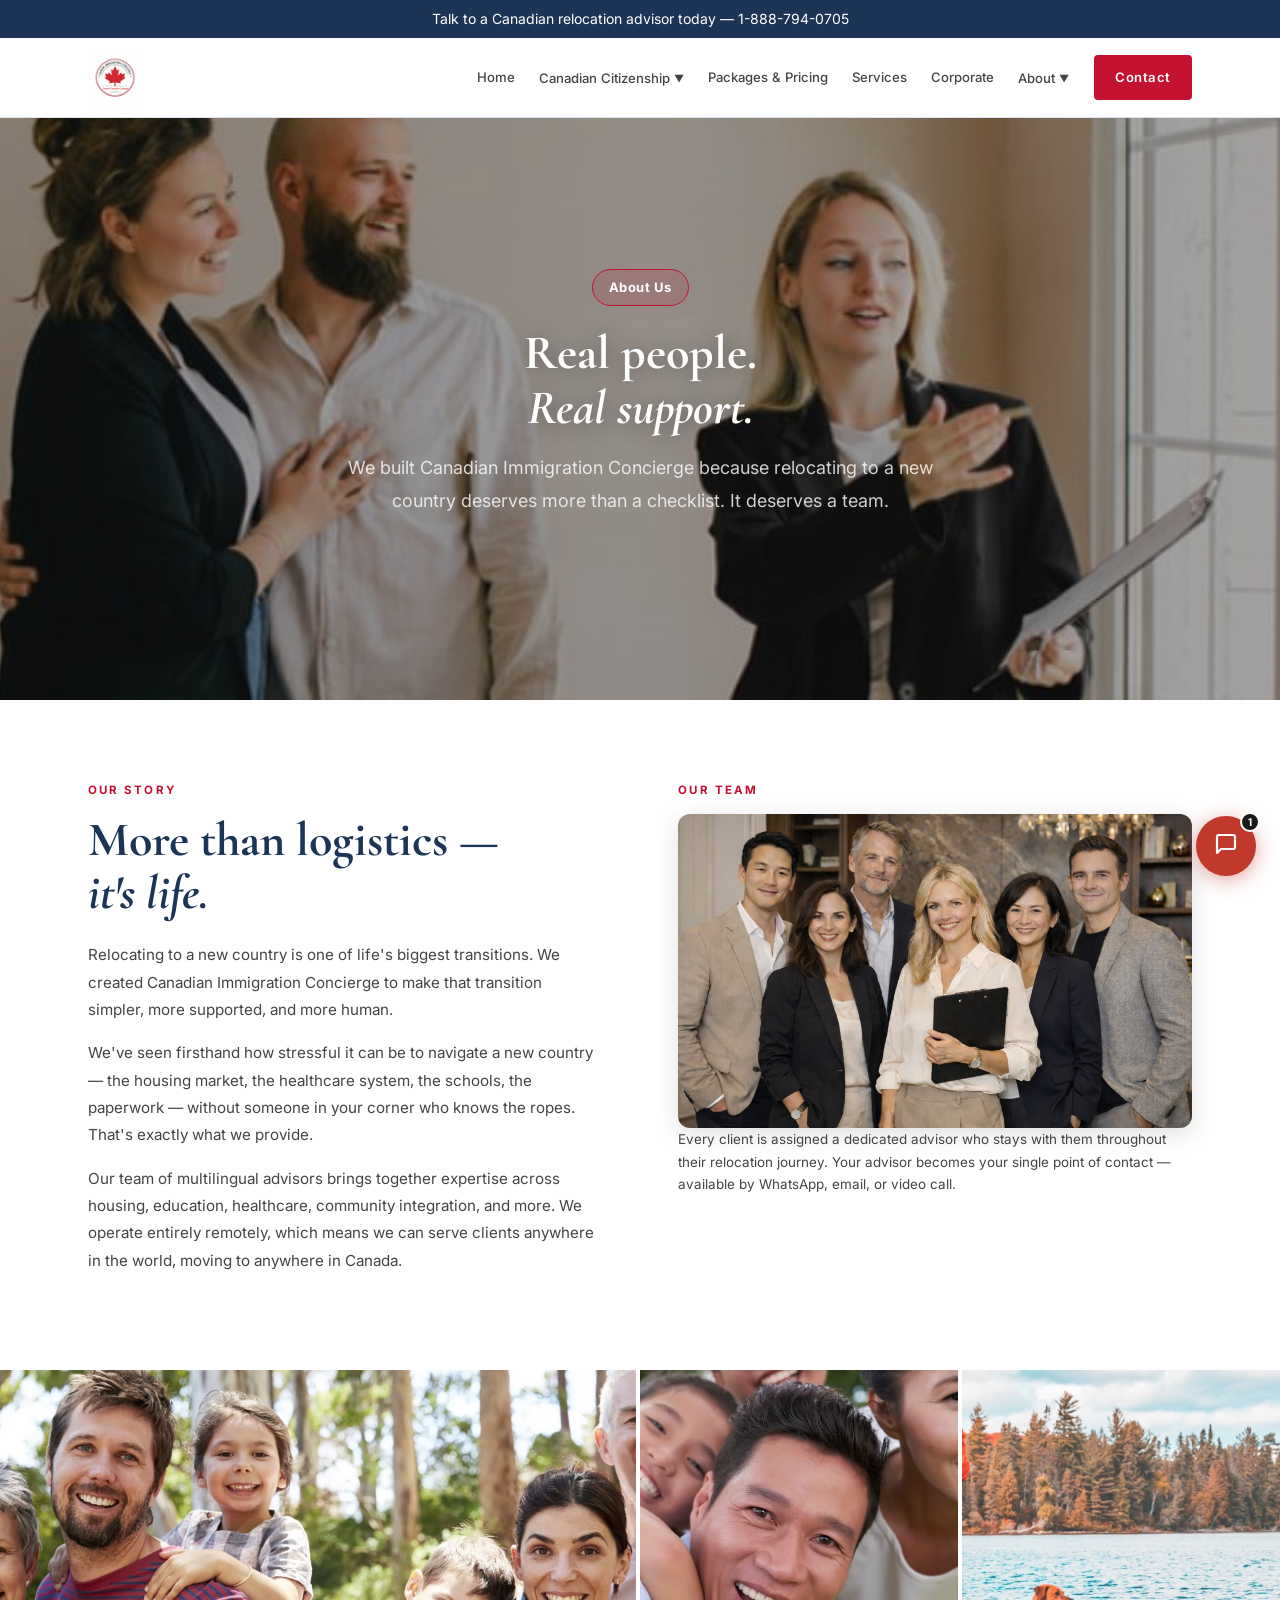
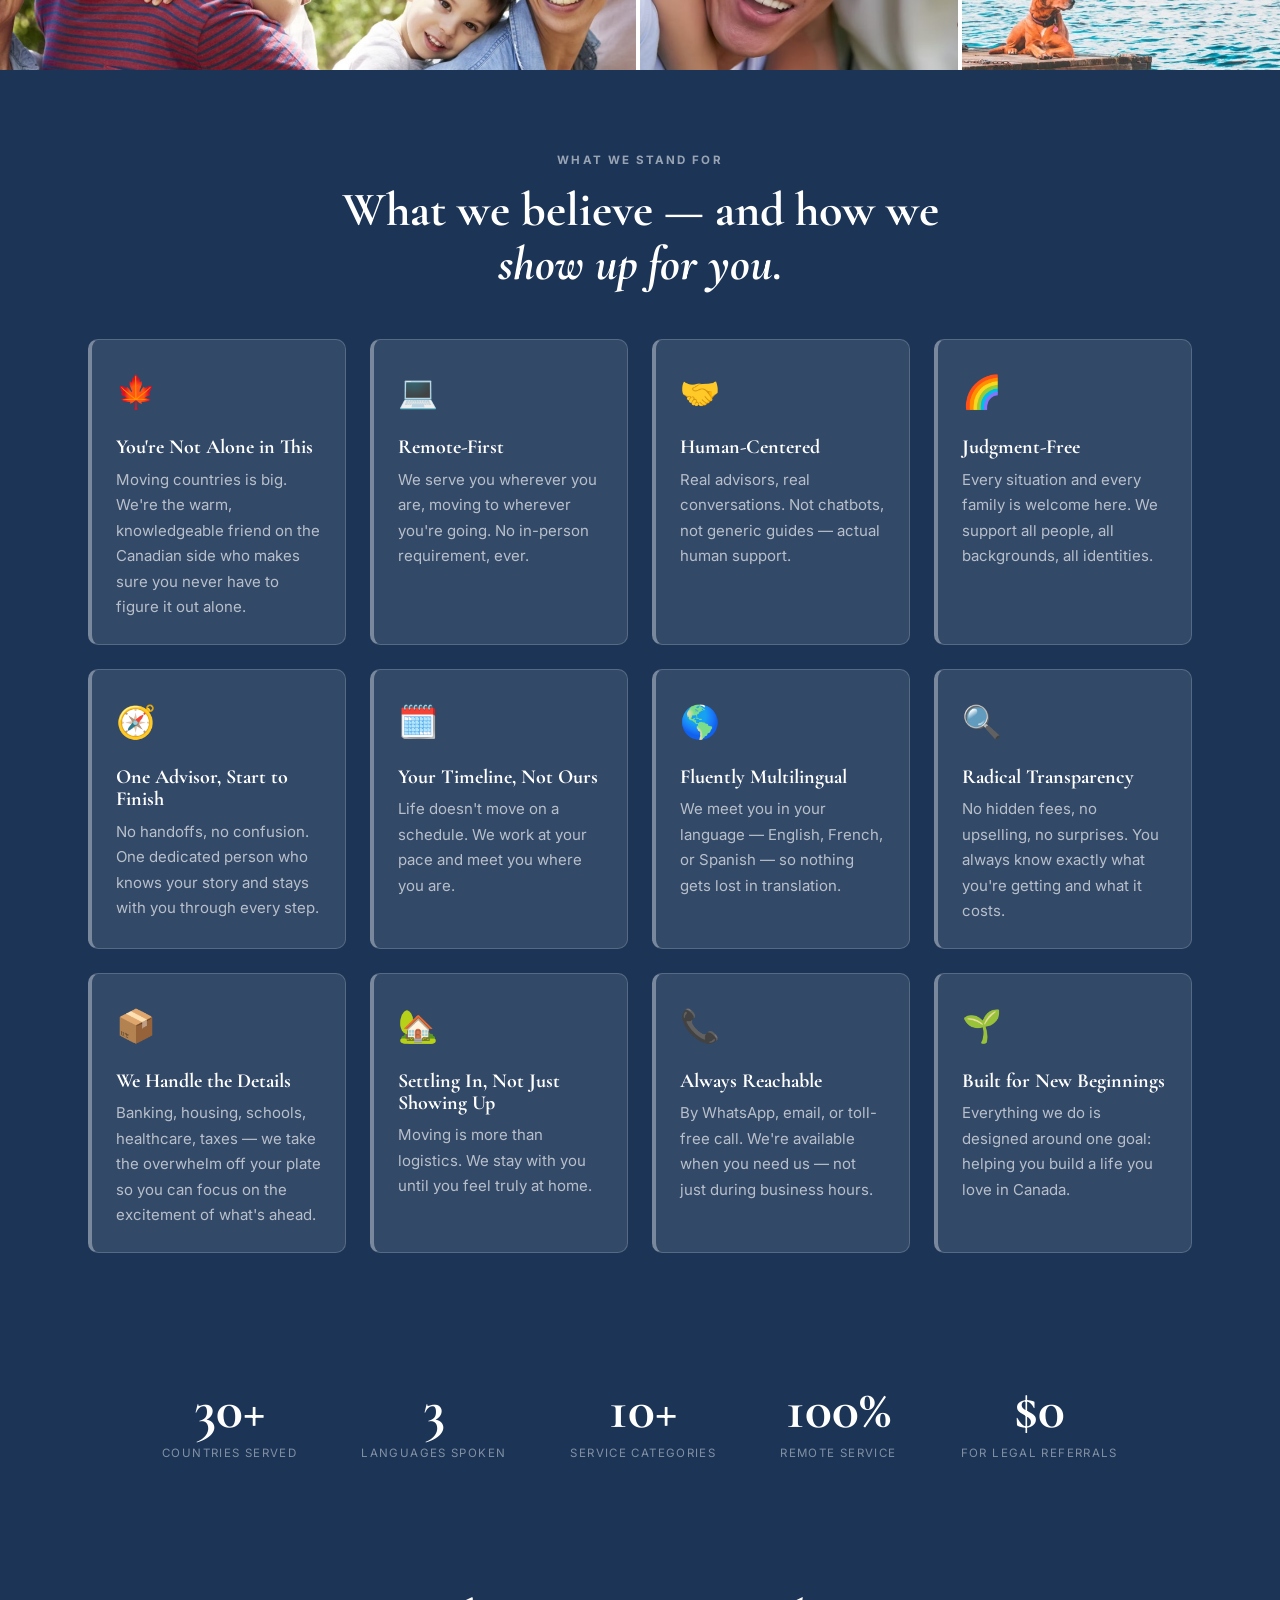
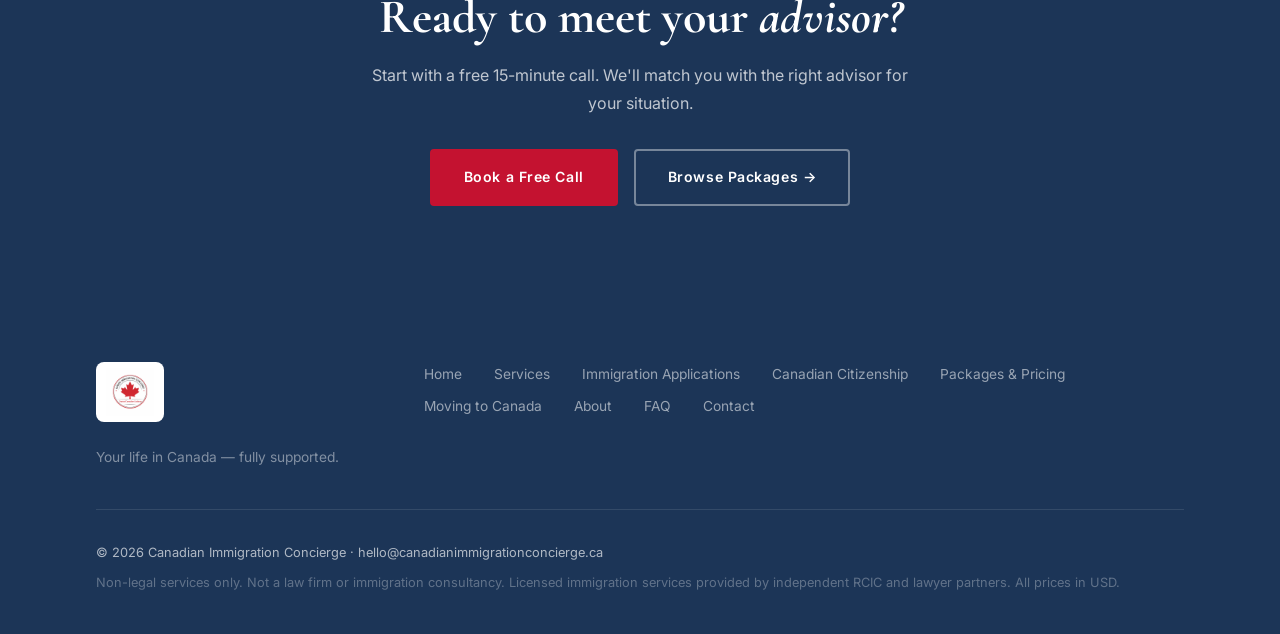
==== about.html @ ece41928 "Initial commit — Canadian Immigration Concierge website 10-page plain HTML/CSS/JS site with responsi" ====
<!DOCTYPE html>
<html lang="en">
<head>
  <meta charset="UTF-8">
  <meta name="viewport" content="width=device-width, initial-scale=1.0">
  <title>About Us — Canadian Immigration Concierge</title>
  <meta name="description" content="We built Canadian Immigration Concierge because relocating to a new country deserves more than a checklist. Learn about our team, values, and approach.">
  <link rel="preconnect" href="https://fonts.googleapis.com">
  <link rel="preconnect" href="https://fonts.gstatic.com" crossorigin>
  <link href="https://fonts.googleapis.com/css2?family=Cormorant+Garamond:ital,wght@0,400;0,600;0,700;1,400;1,600&family=DM+Sans:wght@400;500;600;700&family=Inter:wght@400;500;600;700;800&display=swap" rel="stylesheet">
  <link rel="stylesheet" href="css/styles.css">
  <style>
    .about-hero { background-image: none !important; min-height: 700px !important; }
    .about-hero::before { background: rgba(0,0,0,0.35) !important; }
    .about-hero-img { position:absolute; inset:0; width:100%; height:100%; object-fit:cover; object-position:center center; filter:brightness(1.05) saturate(1.1); z-index:0; }
    .about-hero .page-hero-inner { position:relative; z-index:2; }

    .team-float {
      float: right;
      width: 235px;
      border-radius: 12px;
      box-shadow: 0 6px 24px rgba(0,0,0,0.13);
      margin: 0 0 1.25rem 1.75rem;
      display: block;
    }
    @media (max-width: 640px) {
      .team-float {
        float: none;
        width: 100%;
        margin: 0 0 1.25rem 0;
      }
    }
    .values-grid-12 { grid-template-columns: repeat(4, 1fr); }
    @media (max-width: 900px) { .values-grid-12 { grid-template-columns: repeat(2, 1fr); } }
    @media (max-width: 480px) { .values-grid-12 { grid-template-columns: 1fr; } }
  </style>
</head>
<body>

<!-- ANNOUNCE BAR -->
<div class="announce-bar">Talk to a Canadian relocation advisor today &mdash; <a href="tel:18887940705" style="color:#fff;text-decoration:none;">1-888-794-0705</a></div>

<!-- NAV -->
<nav class="nav" id="nav">
  <div class="nav-inner">
    <a href="index.html" class="nav-logo"><img src="images/logo.png" alt="Canada Immigration Concierge"></a>
    <button class="nav-toggle" id="navToggle" aria-label="Toggle menu"><span></span><span></span><span></span></button>
    <div class="nav-menu" id="navMenu">
      <a href="index.html" class="nav-link">Home</a>
      <div class="nav-dropdown">
        <button class="nav-link nav-dropdown-toggle" aria-expanded="false">Canadian Citizenship <span class="nav-chevron">&#9660;</span></button>
        <div class="nav-dropdown-menu">
          <a href="citizenship-by-descent.html" class="nav-dropdown-item">Canadian Citizenship</a>
          <a href="immigration.html" class="nav-dropdown-item">Immigration Pathways</a>
        </div>
      </div>
      <a href="packages.html" class="nav-link">Packages &amp; Pricing</a>
      <a href="services.html" class="nav-link">Services</a>
      <a href="corporate.html" class="nav-link">Corporate</a>
      <div class="nav-dropdown">
        <button class="nav-link nav-dropdown-toggle" aria-expanded="false">About <span class="nav-chevron">&#9660;</span></button>
        <div class="nav-dropdown-menu">
          <a href="about.html" class="nav-dropdown-item">About</a>
          <a href="moving-to-canada.html" class="nav-dropdown-item">Moving to Canada</a>
          <a href="faq.html" class="nav-dropdown-item">FAQ</a>
        </div>
      </div>
      <a href="contact.html" class="btn btn-red">Contact</a>
    </div>
  </div>
</nav>

<!-- HERO -->
<section class="page-hero about-hero">
  <img class="about-hero-img" src="images/about-hero.jpg" alt="Happy family outdoors">
  <div class="page-hero-inner">
    <div class="eyebrow">About Us</div>
    <h1>Real people.<br><em>Real support.</em></h1>
    <p>We built Canadian Immigration Concierge because relocating to a new country deserves more than a checklist. It deserves a team.</p>
  </div>
</section>

<!-- OUR STORY + TEAM -->
<section class="section">
  <div class="container">
    <div class="two-col">

      <div class="col-left fade-in">
        <div class="eyebrow">Our Story</div>
        <h2>More than logistics —<br><em>it's life.</em></h2>
        <p>Relocating to a new country is one of life's biggest transitions. We created Canadian Immigration Concierge to make that transition simpler, more supported, and more human.</p>
        <p>We've seen firsthand how stressful it can be to navigate a new country — the housing market, the healthcare system, the schools, the paperwork — without someone in your corner who knows the ropes. That's exactly what we provide.</p>
        <p>Our team of multilingual advisors brings together expertise across housing, education, healthcare, community integration, and more. We operate entirely remotely, which means we can serve clients anywhere in the world, moving to anywhere in Canada.</p>
      </div>

      <div class="col-right fade-in">
        <div class="eyebrow">Our Team</div>
        <img src="images/team-photo.jpg" alt="The Canadian Immigration Concierge team" style="width:100%;border-radius:12px;box-shadow:0 6px 24px rgba(0,0,0,0.13);display:block;">
        <p class="team-footnote">Every client is assigned a dedicated advisor who stays with them throughout their relocation journey. Your advisor becomes your single point of contact — available by WhatsApp, email, or video call.</p>
      </div>

    </div>
  </div>
</section>

<!-- PHOTO COLLAGE STRIP -->
<div style="display:grid;grid-template-columns:2fr 1fr 1fr;height:300px;overflow:hidden;gap:4px;">
  <img src="images/family-hero.jpg" alt="Diverse family" style="width:100%;height:100%;object-fit:cover;">
  <img src="images/asian-family.jpg" alt="Family outdoors" style="width:100%;height:100%;object-fit:cover;object-position:center top;">
  <img src="images/couple-lake.jpg" alt="Canadian nature" style="width:100%;height:100%;object-fit:cover;">
</div>

<!-- VALUES -->
<section class="section alt-bg">
  <div class="container">
    <div class="section-header fade-in">
      <div class="eyebrow">What We Stand For</div>
      <h2>What we believe — and how we <em>show up for you.</em></h2>
    </div>
    <div class="values-grid values-grid-12 fade-in-group">
      <div class="value-card">
        <div class="icon">🍁</div>
        <h4>You're Not Alone in This</h4>
        <p>Moving countries is big. We're the warm, knowledgeable friend on the Canadian side who makes sure you never have to figure it out alone.</p>
      </div>
      <div class="value-card">
        <div class="icon">💻</div>
        <h4>Remote-First</h4>
        <p>We serve you wherever you are, moving to wherever you're going. No in-person requirement, ever.</p>
      </div>
      <div class="value-card">
        <div class="icon">🤝</div>
        <h4>Human-Centered</h4>
        <p>Real advisors, real conversations. Not chatbots, not generic guides — actual human support.</p>
      </div>
      <div class="value-card">
        <div class="icon">🌈</div>
        <h4>Judgment-Free</h4>
        <p>Every situation and every family is welcome here. We support all people, all backgrounds, all identities.</p>
      </div>
      <div class="value-card">
        <div class="icon">🧭</div>
        <h4>One Advisor, Start to Finish</h4>
        <p>No handoffs, no confusion. One dedicated person who knows your story and stays with you through every step.</p>
      </div>
      <div class="value-card">
        <div class="icon">🗓️</div>
        <h4>Your Timeline, Not Ours</h4>
        <p>Life doesn't move on a schedule. We work at your pace and meet you where you are.</p>
      </div>
      <div class="value-card">
        <div class="icon">🌎</div>
        <h4>Fluently Multilingual</h4>
        <p>We meet you in your language — English, French, or Spanish — so nothing gets lost in translation.</p>
      </div>
      <div class="value-card">
        <div class="icon">🔍</div>
        <h4>Radical Transparency</h4>
        <p>No hidden fees, no upselling, no surprises. You always know exactly what you're getting and what it costs.</p>
      </div>
      <div class="value-card">
        <div class="icon">📦</div>
        <h4>We Handle the Details</h4>
        <p>Banking, housing, schools, healthcare, taxes — we take the overwhelm off your plate so you can focus on the excitement of what's ahead.</p>
      </div>
      <div class="value-card">
        <div class="icon">🏡</div>
        <h4>Settling In, Not Just Showing Up</h4>
        <p>Moving is more than logistics. We stay with you until you feel truly at home.</p>
      </div>
      <div class="value-card">
        <div class="icon">📞</div>
        <h4>Always Reachable</h4>
        <p>By WhatsApp, email, or toll-free call. We're available when you need us — not just during business hours.</p>
      </div>
      <div class="value-card">
        <div class="icon">🌱</div>
        <h4>Built for New Beginnings</h4>
        <p>Everything we do is designed around one goal: helping you build a life you love in Canada.</p>
      </div>
    </div>
  </div>
</section>


<!-- STATS STRIP -->
<div class="stats-strip">
  <div class="container">
    <div class="stat fade-in"><span class="num">30+</span><span class="lbl">Countries Served</span></div>
    <div class="stat fade-in"><span class="num">3</span><span class="lbl">Languages Spoken</span></div>
    <div class="stat fade-in"><span class="num">10+</span><span class="lbl">Service Categories</span></div>
    <div class="stat fade-in"><span class="num">100%</span><span class="lbl">Remote Service</span></div>
    <div class="stat fade-in"><span class="num">$0</span><span class="lbl">For Legal Referrals</span></div>
  </div>
</div>

<!-- CTA -->
<section class="cta-section dark">
  <h2>Ready to meet your <em>advisor?</em></h2>
  <p>Start with a free 15-minute call. We'll match you with the right advisor for your situation.</p>
  <div class="btn-group" style="justify-content:center">
    <a href="contact.html" class="btn btn-primary">Book a Free Call</a>
    <a href="packages.html" class="btn btn-ghost-white">Browse Packages →</a>
  </div>
</section>

<!-- FOOTER -->
<footer class="footer">
  <div class="container">
    <div class="footer-top">
      <div class="footer-brand">
        <div class="footer-logo-wrap"><img src="images/logo.png" alt="Canada Immigration Concierge" class="footer-logo"></div>
        <p>Your life in Canada — fully supported.</p>
      </div>
      <nav class="footer-nav">
        <a href="index.html">Home</a>
        <a href="services.html">Services</a>
        <a href="immigration.html">Immigration Applications</a>
        <a href="citizenship-by-descent.html">Canadian Citizenship</a>
        <a href="packages.html">Packages &amp; Pricing</a>
        <a href="moving-to-canada.html">Moving to Canada</a>
        <a href="about.html">About</a>
        <a href="faq.html">FAQ</a>
        <a href="contact.html">Contact</a>
      </nav>
    </div>
    <div class="footer-bottom">
      <p>© 2026 Canadian Immigration Concierge · <a href="mailto:hello@canadianimmigrationconcierge.ca">hello@canadianimmigrationconcierge.ca</a></p>
      <p class="footer-legal">Non-legal services only. Not a law firm or immigration consultancy. Licensed immigration services provided by independent RCIC and lawyer partners. All prices in USD.</p>
    </div>
  </div>
</footer>

<script src="js/main.js"></script>
<script src="js/chatbot.js"></script>
</body>
</html>
---- css/styles.css ----
/* ============================================================
   CANADIAN IMMIGRATION CONCIERGE — STYLES
   ============================================================ */

/* VARIABLES */
:root {
  --red:        #C41230;
  --red-dark:   #8B1A11;
  --red-light:  #fceae9;
  --navy:       #1C3557;
  --navy-light: rgba(255,255,255,0.10);
  --charcoal:   #1a1a1a;
  --mid:        #444444;
  --light:      #9A928A;
  --cream:      #FAF7F2;
  --cream-dark: #F0EBE1;
  --bg:         #ffffff;
  --white:      #FFFFFF;
  --border:     #dde4ef;

  --bar-h:    38px;
  --nav-h:    80px;
  --radius:   10px;
  --radius-sm: 6px;
  --shadow:   0 4px 24px rgba(28,28,28,0.08);
  --shadow-lg: 0 8px 48px rgba(28,28,28,0.14);
  --transition: .4s cubic-bezier(.65,0,.35,1);
  --max-w:    1200px;
  --pad:      clamp(1.5rem, 4vw, 3rem);
  --section-pad: 5rem;
}

/* RESET */
*, *::before, *::after { box-sizing: border-box; margin: 0; padding: 0; }

html {
  scroll-behavior: smooth;
  scrollbar-width: thin;
  scrollbar-color: #a88862 #e6e6e6;
}

body {
  font-family: 'Inter', sans-serif;
  font-size: 16px;
  line-height: 1.75;
  color: #444444;
  background: var(--bg);
  -webkit-font-smoothing: antialiased;
  overflow-x: hidden;
  transition: .4s cubic-bezier(.65,0,.35,1);
}

img { max-width: 100%; display: block; }
a { color: inherit; text-decoration: none; }
ul { list-style: none; }
button { cursor: pointer; border: none; background: none; font-family: inherit; }

/* TYPOGRAPHY */
h1, h2, h3, h4, h5 {
  font-family: 'Cormorant Garamond', serif;
  line-height: 1.12;
  font-weight: 700;
}
h1 { font-size: clamp(2.6rem, 5vw, 4.5rem); }
h2 { font-size: clamp(2rem, 4vw, 3rem); font-weight: 800; }
h3 { font-size: clamp(1.5rem, 2.5vw, 2rem); }
h4 { font-size: clamp(1.1rem, 1.8vw, 1.4rem); font-weight: 700; }
em { font-style: italic; }

.eyebrow {
  font-family: 'Inter', sans-serif;
  font-size: 0.72rem;
  font-weight: 700;
  letter-spacing: 0.18em;
  text-transform: uppercase;
  color: var(--red);
  display: block;
  margin-bottom: 0.85rem;
}

/* LAYOUT */
.container {
  max-width: var(--max-w);
  margin: 0 auto;
  padding: 0 var(--pad);
}

.section { padding: var(--section-pad) 0; background: #ffffff; }
.section.alt-bg { background: #1C3557; }

.section-header { text-align: center; max-width: 680px; margin: 0 auto 3rem; }
.section-header h2 { margin-bottom: 1rem; }
.section-header .intro,
.intro {
  color: #444444;
  font-size: 1rem;
  line-height: 1.75;
  margin-top: 0.75rem;
}

/* PRICE */
.price {
  font-family: 'Cormorant Garamond', serif;
  font-size: clamp(2rem, 4vw, 2.75rem);
  font-weight: 700;
  color: var(--charcoal);
  line-height: 1.1;
}
.price small {
  font-size: 0.42em;
  font-weight: 400;
  color: var(--light);
  letter-spacing: 0.1em;
  text-transform: uppercase;
}

/* ============================================================
   BUTTONS
   ============================================================ */
.btn {
  display: inline-flex;
  align-items: center;
  justify-content: center;
  gap: 0.4rem;
  padding: 0.875rem 2rem;
  border-radius: 4px;
  font-family: 'Inter', sans-serif;
  font-size: 0.88rem;
  font-weight: 600;
  letter-spacing: 0.04em;
  transition: var(--transition);
  white-space: nowrap;
  cursor: pointer;
  border: 2px solid transparent;
}
.btn-primary, .btn-red {
  background: var(--red);
  color: var(--white);
  border-color: var(--red);
}
.btn-primary:hover, .btn-red:hover {
  background: var(--red-dark);
  border-color: var(--red-dark);
}
.btn-outline {
  background: transparent;
  color: var(--charcoal);
  border-color: var(--charcoal);
}
.btn-outline:hover { background: var(--charcoal); color: var(--white); }
.btn-ghost {
  background: transparent;
  color: var(--white);
  border-color: rgba(255,255,255,0.45);
}
.btn-ghost:hover { border-color: var(--white); background: rgba(255,255,255,0.08); }
.btn-ghost-white {
  background: transparent;
  color: var(--white);
  border-color: rgba(255,255,255,0.4);
}
.btn-ghost-white:hover { border-color: var(--white); }
.btn-group {
  display: flex;
  flex-wrap: wrap;
  gap: 1rem;
  align-items: center;
}

/* ============================================================
   ANNOUNCEMENT BAR
   ============================================================ */
.announce-bar {
  position: fixed;
  top: 0; left: 0; right: 0;
  z-index: 1001;
  background: #1C3557;
  color: #fff;
  text-align: center;
  font-size: 14px;
  font-family: 'Inter', sans-serif;
  padding: 10px var(--pad);
  height: var(--bar-h);
  line-height: 1.3;
}

/* ============================================================
   NAVIGATION
   ============================================================ */
.nav {
  position: fixed;
  top: var(--bar-h); left: 0; right: 0;
  z-index: 1000;
  background: var(--white);
  border-bottom: 1px solid var(--border);
  height: var(--nav-h);
  transition: box-shadow .3s;
}
.nav.scrolled { box-shadow: 0 2px 24px rgba(28,28,28,0.1); }

.nav-inner {
  max-width: var(--max-w);
  margin: 0 auto;
  padding: 0 var(--pad);
  height: 100%;
  display: flex;
  align-items: center;
  gap: 1.5rem;
}
.nav-logo { flex-shrink: 0; }
.nav-logo img { height: 54px; width: auto; }

.nav-menu {
  display: flex;
  align-items: center;
  gap: 0.1rem;
  margin-left: auto;
}
.nav-link {
  padding: 0.45rem 0.7rem;
  font-size: 0.82rem;
  font-weight: 500;
  color: var(--mid);
  border-radius: 4px;
  transition: color .2s;
  white-space: nowrap;
}
.nav-link:hover, .nav-link.active { color: var(--charcoal); }
.nav-link.active { font-weight: 700; }
.nav-menu .btn { margin-left: 0.75rem; padding: 0.55rem 1.2rem; font-size: 0.82rem; }

/* ── Dropdown nav ── */
.nav-dropdown { position: relative; }
.nav-dropdown-toggle {
  background: none; border: none; cursor: pointer;
  font-family: inherit; display: flex; align-items: center; gap: 4px;
}
.nav-chevron { font-size: 10px; display: inline-block; transition: transform 0.2s; line-height: 1; }
.nav-dropdown-menu {
  /* use visibility+opacity so we can apply a close delay */
  visibility: hidden;
  opacity: 0;
  pointer-events: none;
  transition: opacity 0.12s ease, visibility 0s linear 0.18s;
  position: absolute;
  top: 100%;
  left: 0;
  background: #ffffff;
  border-top: 3px solid #C41230;
  border-radius: 0 0 8px 8px;
  box-shadow: 0 6px 24px rgba(28,53,87,0.18);
  min-width: 240px;
  z-index: 300;
  padding: 0.35rem 0;
}
/* invisible hover bridge — fills the gap between trigger and menu */
.nav-dropdown-menu::before {
  content: '';
  position: absolute;
  top: -10px;
  left: 0;
  right: 0;
  height: 10px;
}
.nav-dropdown:hover .nav-dropdown-menu,
.nav-dropdown.open .nav-dropdown-menu {
  visibility: visible;
  opacity: 1;
  pointer-events: auto;
  transition: opacity 0.12s ease, visibility 0s linear 0s;
}
.nav-dropdown.open .nav-chevron,
.nav-dropdown:hover .nav-chevron { transform: rotate(180deg); }
.nav-dropdown-item {
  display: flex;
  align-items: center;
  min-height: 44px;
  padding: 12px 20px;
  font-size: 14px;
  color: #1C3557;
  font-weight: 500;
  text-decoration: none;
  white-space: nowrap;
}
.nav-dropdown-item:hover { background: #f0f4fa; color: #C41230; }

.nav-toggle {
  display: none;
  flex-direction: column;
  gap: 5px;
  padding: 8px;
  margin-left: auto;
}
.nav-toggle span {
  display: block;
  width: 24px; height: 2px;
  background: var(--charcoal);
  border-radius: 2px;
  transition: var(--transition);
}
.nav-toggle.open span:nth-child(1) { transform: translateY(7px) rotate(45deg); }
.nav-toggle.open span:nth-child(2) { opacity: 0; }
.nav-toggle.open span:nth-child(3) { transform: translateY(-7px) rotate(-45deg); }

/* ============================================================
   HERO — full-width photo with dark overlay
   ============================================================ */
.hero, .page-hero {
  position: relative;
  display: flex;
  align-items: center;
  justify-content: center;
  text-align: center;
  color: var(--white);
  overflow: hidden;
  padding: calc(var(--nav-h) + var(--bar-h) + 5rem) var(--pad) 5rem;
  background-size: cover;
  background-position: center;
  background-color: var(--charcoal);
}
.hero { min-height: 520px; }
.page-hero { min-height: 520px; background-position: center 35%; }
.page-hero-bright::before { background: rgba(28,53,87,0.40) !important; }

/* COLLAGE HERO */
.collage-hero {
  position: relative;
  min-height: 90vh;
  display: flex;
  align-items: center;
  justify-content: center;
  overflow: hidden;
  text-align: center;
}
.collage-grid {
  position: absolute;
  inset: 0;
  display: grid;
  grid-template-columns: repeat(5, 1fr);
  grid-template-rows: repeat(2, 1fr);
}
.collage-grid div {
  background-size: cover;
}
.collage-overlay {
  position: absolute;
  inset: 0;
  background: rgba(0,0,0,0.3);
  z-index: 1;
}
.collage-hero .page-hero-inner {
  color: #fff;
}
.collage-hero .page-hero-inner h1 { color: #fff; }
.collage-hero .page-hero-inner p { color: rgba(255,255,255,0.85); }

.hero::before, .page-hero::before {
  content: '';
  position: absolute; inset: 0;
  background: rgba(28,53,87,0.40);
  z-index: 1;
}
.hero > *, .page-hero > * { position: relative; z-index: 2; }

.hero-inner, .page-hero-inner {
  max-width: 860px;
  margin: 0 auto;
}
.hero h1, .page-hero h1 {
  color: var(--white);
  font-size: 48px;
  font-weight: 800;
  max-width: 780px;
  margin: 0 auto 1rem;
  line-height: 1.15;
  text-shadow: 0 2px 20px rgba(0,0,0,0.35);
}
.hero-sub, .page-hero p {
  font-size: 18px;
  color: rgba(255,255,255,0.80);
  max-width: 640px;
  margin: 0 auto 2rem;
  line-height: 1.8;
}
.hero .btn-group, .page-hero .btn-group { display: flex; justify-content: center; gap: 1rem; flex-wrap: wrap; }

.trust-bar {
  display: flex;
  flex-wrap: wrap;
  justify-content: center;
  gap: 0.6rem 1.5rem;
  padding-top: 2rem;
  border-top: 1px solid rgba(255,255,255,0.18);
}
.trust-bar span {
  font-size: 0.78rem;
  color: rgba(255,255,255,0.75);
  letter-spacing: 0.02em;
}

/* ============================================================
   STATS STRIP
   ============================================================ */
.stats-strip {
  background: #1C3557;
  padding: 3rem var(--pad);
}
.stats-strip .container {
  display: flex;
  flex-wrap: wrap;
  justify-content: center;
  gap: 2rem 4rem;
}
.stat { text-align: center; }
.stat .num {
  display: block;
  font-family: 'Cormorant Garamond', serif;
  font-size: clamp(2.5rem, 5vw, 3.5rem);
  font-weight: 700;
  color: var(--white);
  line-height: 1;
}
.stat .lbl {
  display: block;
  font-size: 0.72rem;
  letter-spacing: 0.12em;
  text-transform: uppercase;
  color: rgba(255,255,255,0.45);
  margin-top: 0.4rem;
}

/* ============================================================
   FEATURED CARD (Home page)
   ============================================================ */
.featured-card-wrap {
  background: #1C3557;
  padding: var(--section-pad) var(--pad);
}
.featured-card {
  max-width: 760px;
  margin: 0 auto;
  padding: clamp(2rem, 5vw, 3.5rem);
  background: var(--white);
  border-radius: var(--radius);
  box-shadow: var(--shadow-lg);
  text-align: center;
  border-top: 4px solid var(--red);
}
.card-label {
  display: inline-block;
  padding: 0.35rem 1.1rem;
  background: var(--red-light);
  color: var(--red);
  border-radius: 100px;
  font-size: 0.75rem;
  font-weight: 700;
  letter-spacing: 0.06em;
  text-transform: uppercase;
  margin-bottom: 1.25rem;
}
.featured-card h3 { margin-bottom: 0.75rem; }
.featured-card .price { margin-bottom: 1.75rem; }
.featured-card ul { text-align: left; margin-bottom: 1.5rem; }
.featured-card ul li {
  padding: 0.55rem 0 0.55rem 1.75rem;
  border-bottom: 1px solid var(--border);
  position: relative;
  color: var(--mid);
  font-size: 0.94rem;
}
.featured-card ul li:last-child { border-bottom: none; }
.featured-card ul li::before {
  content: '✓';
  position: absolute; left: 0;
  color: var(--red);
  font-weight: 700;
}
.card-footer {
  font-size: 0.72rem;
  color: var(--light);
  letter-spacing: 0.08em;
  text-transform: uppercase;
  margin-top: 1.25rem;
}

/* ============================================================
   SERVICE GRID (Home — What We Cover)
   ============================================================ */
.service-grid {
  display: grid;
  grid-template-columns: repeat(auto-fill, minmax(175px, 1fr));
  gap: 0.85rem;
  margin-top: 2.5rem;
}
.tile {
  background: var(--cream);
  border: 1px solid var(--border);
  border-radius: var(--radius-sm);
  padding: 1.1rem 1rem;
  font-size: 0.88rem;
  font-weight: 500;
  color: var(--mid);
  display: flex;
  align-items: center;
  gap: 0.65rem;
  transition: var(--transition);
}
.tile:hover {
  background: var(--red-light);
  border-color: var(--red);
  color: var(--red-dark);
  transform: translateY(-2px);
}
.tile-icon { font-size: 1.2rem; flex-shrink: 0; }

/* PHOTO GRID */
.photo-grid {
  display: grid;
  grid-template-columns: repeat(3, 1fr);
  gap: 6px;
  margin-top: 2.5rem;
  border-radius: var(--radius);
  overflow: hidden;
}
.photo-card {
  position: relative;
  display: flex;
  align-items: flex-end;
  height: 320px;
  background-size: cover;
  background-position: center;
  text-decoration: none;
  overflow: hidden;
}
.photo-card:last-child {
  grid-column: 2;
}
.photo-card-overlay {
  position: absolute;
  inset: 0;
  background: linear-gradient(to top, rgba(0,0,0,0.72) 0%, rgba(0,0,0,0.1) 60%);
  transition: var(--transition);
}
.photo-card:hover .photo-card-overlay {
  background: linear-gradient(to top, rgba(192,57,43,0.82) 0%, rgba(0,0,0,0.2) 60%);
}
.photo-card-title {
  position: relative;
  z-index: 2;
  color: #fff;
  font-family: 'Inter', sans-serif;
  font-size: 0.88rem;
  font-weight: 600;
  padding: 1rem 1rem 1.1rem;
  line-height: 1.3;
  text-transform: uppercase;
  letter-spacing: 0.06em;
}
.photo-card:hover .photo-card-title { color: #fff; }
@media (max-width: 768px) { .photo-grid { grid-template-columns: repeat(2, 1fr); } .photo-card:last-child { grid-column: auto; } }
@media (max-width: 480px) { .photo-card { height: 200px; } }

/* ============================================================
   PACKAGE CARDS
   ============================================================ */
.packages-grid {
  display: grid;
  grid-template-columns: repeat(auto-fit, minmax(285px, 1fr));
  gap: 1.5rem;
  margin-top: 2.5rem;
}
/* Homepage package teaser cards */
.pkg-teaser-grid {
  display: grid;
  grid-template-columns: repeat(3, 1fr);
  gap: 1.5rem;
  margin-top: 2.5rem;
}
@media (max-width: 768px) { .pkg-teaser-grid { grid-template-columns: 1fr; } }
.pkg-teaser-card {
  background: #ffffff;
  border: 1.5px solid #dde4ef;
  border-radius: 10px;
  padding: 2rem 1.75rem;
  text-align: center;
  position: relative;
  transition: var(--transition);
}
.pkg-teaser-card:hover { box-shadow: var(--shadow-lg); transform: translateY(-4px); }
.pkg-teaser-card.featured {
  border-color: var(--red);
  box-shadow: 0 0 0 2px var(--red);
}
.pkg-teaser-icon { font-size: 2rem; margin-bottom: 0.75rem; }
.pkg-teaser-card h3 { font-size: 1.15rem; font-weight: 700; color: var(--navy); margin-bottom: 0.5rem; }
.pkg-teaser-price { font-size: 1.6rem; font-weight: 800; color: var(--charcoal); margin-bottom: 0.5rem; }
.pkg-teaser-price small { font-size: 0.9rem; font-weight: 500; color: var(--light); }
.pkg-teaser-card p { font-size: 0.9rem; color: var(--mid); margin: 0; }

.package-card {
  background: #ffffff;
  border: 1.5px solid #dde4ef;
  border-left: 4px solid var(--red);
  border-radius: 10px;
  padding: 1.5rem;
  display: flex;
  flex-direction: column;
  transition: var(--transition);
  position: relative;
}
.package-card:hover { box-shadow: var(--shadow-lg); transform: translateY(-5px); }
.package-card.featured {
  border-color: var(--red);
  box-shadow: 0 0 0 1px var(--red);
}
.package-card .badge {
  position: absolute;
  top: -14px; left: 50%;
  transform: translateX(-50%);
  background: var(--red);
  color: var(--white);
  font-size: 0.7rem;
  font-weight: 700;
  letter-spacing: 0.1em;
  text-transform: uppercase;
  padding: 0.3rem 1.1rem;
  border-radius: 100px;
  white-space: nowrap;
}
.package-card h3 { margin-bottom: 0.4rem; font-weight: 700; color: #1C3557; }
.package-card .price { margin-bottom: 0.4rem; }
.package-card .tagline { color: var(--light); font-size: 0.86rem; margin-bottom: 1.5rem; }
.package-card ul { flex: 1; margin-bottom: 2rem; }
.package-card ul li {
  padding: 0.42rem 0 0.42rem 1.5rem;
  border-bottom: 1px solid #dde4ef;
  font-size: 15px;
  color: #666666;
  position: relative;
}
.package-card ul li:last-child { border-bottom: none; }
.package-card ul li::before {
  content: '✓';
  position: absolute; left: 0;
  color: var(--red);
  font-weight: 700;
}
.package-card .btn, .package-card .btn-primary, .package-card .btn-outline {
  width: 100%;
  margin-top: auto;
}

/* ============================================================
   HOW IT WORKS
   ============================================================ */
.steps-grid {
  display: grid;
  grid-template-columns: repeat(auto-fit, minmax(220px, 1fr));
  gap: 2rem;
  margin-top: 2.5rem;
}
.step { text-align: center; }
.step-num {
  width: 58px; height: 58px;
  background: var(--red);
  color: var(--white);
  border-radius: 50%;
  display: flex;
  align-items: center;
  justify-content: center;
  font-family: 'Cormorant Garamond', serif;
  font-size: 1.6rem;
  font-weight: 700;
  margin: 0 auto 1.25rem;
}
.step h4 { margin-bottom: 0.65rem; }
.step p { color: var(--mid); font-size: 0.92rem; line-height: 1.7; }

/* ============================================================
   TESTIMONIALS
   ============================================================ */
.testimonials-grid {
  display: grid;
  grid-template-columns: repeat(auto-fit, minmax(280px, 1fr));
  gap: 1.5rem;
  margin-top: 2.5rem;
}
.testimonial {
  background: #ffffff;
  border: 1.5px solid #dde4ef;
  border-left: 4px solid var(--red);
  border-radius: 10px;
  padding: 1.5rem;
  transition: var(--transition);
}
.testimonial:hover { transform: translateY(-3px); box-shadow: var(--shadow-lg); }
.stars { color: #e8a020; font-size: 0.95rem; margin-bottom: 1rem; letter-spacing: 0.12em; }
.testimonial p {
  color: #666666;
  font-size: 15px;
  line-height: 1.78;
  font-style: italic;
  margin-bottom: 1.5rem;
}
.author { display: flex; align-items: center; gap: 0.85rem; }
.flag { font-size: 1.5rem; }
.author strong { display: block; font-size: 0.88rem; }
.author span { font-size: 0.78rem; color: var(--light); }

/* ============================================================
   CTA SECTIONS
   ============================================================ */
.cta-section {
  padding: var(--section-pad) var(--pad);
  text-align: center;
}
.cta-section.dark {
  background: #1C3557;
  color: var(--white);
}
.cta-section h2 { margin-bottom: 1rem; }
.cta-section p {
  max-width: 560px;
  margin: 0 auto 2rem;
  color: rgba(255,255,255,0.72);
  line-height: 1.75;
}
.cta-section .btn-group { justify-content: center; }
.cta-section .footnote {
  margin-top: 1.75rem;
  font-size: 0.7rem;
  letter-spacing: 0.12em;
  text-transform: uppercase;
  color: rgba(255,255,255,0.35);
}

/* ABOUT DARK (Home "Why Us") */
.about-dark {
  background: #1C3557;
  color: var(--white);
  padding: var(--section-pad) var(--pad);
}
.about-dark .container { max-width: 840px; }
.about-dark .eyebrow { color: rgba(255,255,255,0.4); }
.about-dark h2 { color: var(--white); margin-bottom: 1.5rem; }
.about-dark p { color: rgba(255,255,255,0.68); margin-bottom: 1rem; line-height: 1.8; font-size: 0.95rem; }
.about-dark .footnote {
  font-size: 0.85rem;
  color: rgba(255,255,255,0.45);
  border-top: 1px solid rgba(255,255,255,0.1);
  padding-top: 1.5rem;
  margin-top: 1.75rem;
}
.stats-grid {
  display: grid;
  grid-template-columns: repeat(4, 1fr);
  gap: 1.5rem;
  margin-top: 2.5rem;
  text-align: center;
}
.stats-grid .num {
  display: block;
  font-family: 'Cormorant Garamond', serif;
  font-size: clamp(2rem, 4vw, 2.8rem);
  font-weight: 700;
  color: var(--white);
  line-height: 1;
}
.stats-grid .lbl {
  display: block;
  font-size: 0.7rem;
  letter-spacing: 0.1em;
  text-transform: uppercase;
  color: rgba(255,255,255,0.4);
  margin-top: 0.35rem;
}

/* CTA BOX */
.cta-box {
  background: var(--cream);
  border: 1.5px solid var(--border);
  border-radius: var(--radius);
  padding: 2.5rem;
  text-align: center;
  margin-top: 3rem;
}
.cta-box h3 { margin-bottom: 0.65rem; }
.cta-box p { color: var(--mid); margin-bottom: 1.5rem; font-size: 0.95rem; }

/* ============================================================
   SERVICE CATEGORIES PAGE
   ============================================================ */
.service-category { padding: clamp(3rem, 6vw, 5rem) 0; background: #ffffff; }
.service-category.alt { background: #1C3557; }
.service-category .container {
  display: grid;
  grid-template-columns: 300px 1fr;
  gap: 3.5rem;
  align-items: start;
}
.category-header .icon { font-size: 2.75rem; margin-bottom: 1.1rem; }
.category-header h3 { margin-bottom: 0.75rem; }
.category-header p { color: var(--mid); line-height: 1.75; font-size: 0.93rem; }
.category-items {
  display: grid;
  grid-template-columns: repeat(auto-fill, minmax(210px, 1fr));
  gap: 0.6rem;
}
.category-item {
  padding: 0.75rem 1rem;
  background: var(--cream);
  border: 1px solid var(--border);
  border-radius: var(--radius-sm);
  font-size: 0.86rem;
  color: var(--mid);
  line-height: 1.5;
}
.service-category.alt .category-item { background: var(--white); }

/* ============================================================
   RCIC CARDS
   ============================================================ */
.rcic-grid {
  display: grid;
  grid-template-columns: repeat(auto-fit, minmax(280px, 1fr));
  gap: 1.5rem;
  margin-top: 2.5rem;
}
.rcic-card {
  background: #ffffff;
  border: 1.5px solid #dde4ef;
  border-left: 4px solid var(--red);
  border-radius: 10px;
  padding: 1.5rem;
  transition: var(--transition);
}
.rcic-card:hover { box-shadow: var(--shadow); transform: translateY(-3px); }
.rcic-card .icon { font-size: 2.2rem; margin-bottom: 1rem; }
.rcic-card h4 { margin-bottom: 0.65rem; font-size: clamp(1.05rem, 1.7vw, 1.25rem); font-weight: 700; color: #1C3557; }
.rcic-card p { font-size: 15px; color: #666666; margin-bottom: 1.25rem; line-height: 1.75; }
.referral-tag {
  display: inline-block;
  padding: 0.28rem 0.85rem;
  background: var(--red-light);
  color: var(--red);
  border-radius: 100px;
  font-size: 0.72rem;
  font-weight: 700;
  letter-spacing: 0.04em;
}

/* LEGAL NOTE BOX */
.legal-note {
  display: flex;
  gap: 1.5rem;
  align-items: flex-start;
  background: var(--cream);
  border-left: 4px solid var(--red);
  border-radius: 0 var(--radius-sm) var(--radius-sm) 0;
  padding: 1.75rem;
  margin-top: 2rem;
}
.legal-icon { font-size: 1.75rem; flex-shrink: 0; line-height: 1; }
.legal-note strong { display: block; margin-bottom: 0.75rem; font-size: 0.95rem; }
.legal-note p { font-size: 0.86rem; color: var(--mid); line-height: 1.75; margin-bottom: 0.5rem; }
.legal-note p:last-child { margin-bottom: 0; }

/* ============================================================
   À LA CARTE GRID
   ============================================================ */
.alacarte-grid {
  border: 1px solid var(--border);
  border-radius: var(--radius);
  overflow: hidden;
  margin-top: 2rem;
}
.alacarte-item {
  display: flex;
  justify-content: space-between;
  align-items: center;
  padding: 1rem 1.5rem;
  border-bottom: 1px solid var(--border);
  gap: 1rem;
  transition: background .18s;
}
.alacarte-item:last-child { border-bottom: none; }
.alacarte-item:nth-child(even) { background: var(--cream); }
.alacarte-item:hover { background: var(--red-light); }
.alacarte-item .name { font-size: 0.9rem; color: var(--mid); }
.alacarte-item .alacarte-price {
  font-family: 'Cormorant Garamond', serif;
  font-size: 1.1rem;
  font-weight: 700;
  color: var(--charcoal);
  white-space: nowrap;
}

/* ============================================================
   CONSULTATION CARDS
   ============================================================ */
.consult-grid {
  display: grid;
  grid-template-columns: repeat(auto-fit, minmax(220px, 1fr));
  gap: 1.5rem;
  margin-top: 2rem;
}
.consult-card {
  background: #ffffff;
  border: 1.5px solid #dde4ef;
  border-left: 4px solid var(--red);
  border-radius: 10px;
  padding: 1.5rem;
  text-align: center;
  display: flex;
  flex-direction: column;
  transition: var(--transition);
}
.consult-card:hover { box-shadow: var(--shadow); transform: translateY(-3px); }
.consult-card h3 { margin-bottom: 0.5rem; font-weight: 700; color: #1C3557; }
.consult-card .price { margin-bottom: 1rem; }
.consult-card p { font-size: 15px; color: #666666; margin-bottom: 1.5rem; flex: 1; line-height: 1.7; }
.consult-card .btn { justify-content: center; }

.notice-box {
  background: var(--red-light);
  border: 1px solid rgba(192,57,43,0.18);
  border-radius: var(--radius-sm);
  padding: 1.5rem 2rem;
  margin-top: 2rem;
  text-align: center;
}
.notice-box strong { display: block; margin-bottom: 0.5rem; color: var(--red-dark); font-size: 0.95rem; }
.notice-box p { font-size: 0.88rem; color: var(--mid); }

/* ============================================================
   GUIDE CARDS
   ============================================================ */
.guides-grid {
  display: grid;
  grid-template-columns: repeat(auto-fill, minmax(280px, 1fr));
  gap: 1.5rem;
}
.guide-card {
  background: #ffffff;
  border: 1.5px solid #dde4ef;
  border-left: 4px solid var(--red);
  border-radius: 10px;
  padding: 1.5rem;
  display: flex;
  flex-direction: column;
  transition: var(--transition);
}
.guide-card:hover { box-shadow: var(--shadow); transform: translateY(-3px); }
.guide-card h3 { font-size: 1.1rem; font-weight: 700; margin-bottom: 0.65rem; line-height: 1.3; color: #1C3557; }
.guide-card p { font-size: 15px; color: #666666; line-height: 1.75; flex: 1; margin-bottom: 1.25rem; }
.guide-card .category {
  display: inline-block;
  padding: 0.24rem 0.8rem;
  background: var(--cream-dark);
  border-radius: 100px;
  font-size: 0.7rem;
  font-weight: 700;
  letter-spacing: 0.1em;
  text-transform: uppercase;
  color: var(--mid);
  margin-bottom: 1rem;
}
.read-more {
  font-size: 0.84rem;
  font-weight: 700;
  color: var(--red);
  display: inline-flex;
  align-items: center;
  gap: 0.3rem;
  transition: gap .2s;
}
.read-more:hover { gap: 0.6rem; }

/* ============================================================
   ABOUT — Two-col, Team, Values
   ============================================================ */
.two-col {
  display: grid;
  grid-template-columns: 1fr 1fr;
  gap: clamp(2.5rem, 6vw, 5rem);
  align-items: start;
}
.col-left p { color: var(--mid); margin-bottom: 1rem; line-height: 1.8; font-size: 0.95rem; }
.col-left h2 { margin-bottom: 1.25rem; }

.team-grid {
  display: grid;
  grid-template-columns: repeat(3, 1fr);
  gap: 1rem;
  margin-bottom: 1.5rem;
}
.team-card {
  background: var(--cream);
  border-radius: var(--radius);
  padding: 1.5rem 1rem;
  text-align: center;
}
.avatar { font-size: 2.5rem; margin-bottom: 0.75rem; }
.team-card h4 { font-size: 0.95rem; margin-bottom: 0.2rem; line-height: 1.3; }
.role { font-size: 0.78rem; color: var(--mid); margin-bottom: 0.2rem; display: block; }
.langs { font-size: 0.72rem; color: var(--light); display: block; }
.team-footnote { font-size: 0.84rem; color: var(--light); line-height: 1.65; }

.values-grid {
  display: grid;
  grid-template-columns: repeat(auto-fit, minmax(220px, 1fr));
  gap: 1.5rem;
  margin-top: 2rem;
}
.value-card {
  background: #ffffff;
  border: 1.5px solid #dde4ef;
  border-left: 4px solid var(--red);
  border-radius: 10px;
  padding: 1.5rem;
  transition: var(--transition);
}
.value-card:hover { box-shadow: var(--shadow); }
.value-card .icon { font-size: 2rem; margin-bottom: 1rem; }
.value-card h4 { margin-bottom: 0.5rem; font-size: clamp(1.05rem, 1.7vw, 1.25rem); font-weight: 700; color: #1C3557; }
.value-card p { font-size: 15px; color: #666666; line-height: 1.7; }

/* ============================================================
   FAQ ACCORDION
   ============================================================ */
.faq-list {
  max-width: 760px;
  margin: 2rem auto 0;
  border: 1px solid var(--border);
  border-radius: var(--radius);
  overflow: hidden;
  background: var(--white);
}
.faq-item { border-bottom: 1px solid var(--border); }
.faq-item:last-child { border-bottom: none; }

.faq-question {
  width: 100%;
  display: flex;
  justify-content: space-between;
  align-items: center;
  gap: 1rem;
  padding: 1.35rem 1.75rem;
  font-family: 'Inter', sans-serif;
  font-size: 0.93rem;
  font-weight: 600;
  color: var(--charcoal);
  text-align: left;
  background: var(--white);
  transition: background .2s;
}
.faq-question:hover, .faq-question.open { background: var(--cream); }

.faq-icon {
  width: 26px; height: 26px;
  flex-shrink: 0;
  background: var(--red-light);
  color: var(--red);
  border-radius: 50%;
  display: flex;
  align-items: center;
  justify-content: center;
  font-size: 1.2rem;
  font-weight: 300;
  line-height: 1;
  transition: transform .3s ease;
}
.faq-question.open .faq-icon { transform: rotate(45deg); }

.faq-answer {
  max-height: 0;
  overflow: hidden;
  transition: max-height .45s cubic-bezier(.65,0,.35,1);
}
.faq-answer-inner {
  padding: 0 1.75rem 1.5rem;
  font-size: 0.9rem;
  color: var(--mid);
  line-height: 1.8;
}

/* ============================================================
   CONTACT PAGE
   ============================================================ */
.contact-layout {
  display: grid;
  grid-template-columns: 1fr 1fr;
  gap: 4rem;
  align-items: start;
}
.contact-info h3 { margin-bottom: 1rem; }
.contact-info p { color: var(--mid); margin-bottom: 1.25rem; font-size: 0.93rem; line-height: 1.75; }
.contact-info a { color: var(--red); font-weight: 600; }
.contact-detail {
  display: flex;
  align-items: center;
  gap: 0.75rem;
  padding: 1rem;
  background: var(--cream);
  border-radius: var(--radius-sm);
  margin-bottom: 0.75rem;
  font-size: 0.9rem;
  color: var(--mid);
}
.contact-detail strong { color: var(--charcoal); }

.contact-form { display: flex; flex-direction: column; gap: 1.1rem; }
.form-group { display: flex; flex-direction: column; gap: 0.4rem; }
.form-group label { font-size: 0.82rem; font-weight: 700; color: var(--charcoal); letter-spacing: 0.03em; }
.form-group input,
.form-group select,
.form-group textarea {
  padding: 0.8rem 1rem;
  border: 1.5px solid var(--border);
  border-radius: var(--radius-sm);
  font-family: 'Inter', sans-serif;
  font-size: 0.9rem;
  color: var(--charcoal);
  background: var(--white);
  transition: border-color .2s;
  width: 100%;
}
.form-group input:focus,
.form-group select:focus,
.form-group textarea:focus {
  outline: none;
  border-color: var(--red);
}
.form-group textarea { min-height: 130px; resize: vertical; }
.form-row { display: grid; grid-template-columns: 1fr 1fr; gap: 1rem; }

.calendly-placeholder {
  background: var(--cream);
  border: 2px dashed var(--border);
  border-radius: var(--radius);
  padding: 3rem 2rem;
  text-align: center;
  color: var(--light);
  font-size: 0.88rem;
  margin-top: 2rem;
}

/* ============================================================
   FOOTER
   ============================================================ */
.footer {
  background: #1C3557;
  color: rgba(255,255,255,0.65);
  padding: clamp(3rem, 6vw, 5rem) var(--pad) 2rem;
}
.footer-top {
  display: grid;
  grid-template-columns: 280px 1fr;
  gap: 3rem;
  padding-bottom: 2.5rem;
  border-bottom: 1px solid rgba(255,255,255,0.1);
  margin-bottom: 2rem;
}
.footer-logo-wrap {
  display: inline-block;
  background: #ffffff;
  border-radius: 8px;
  padding: 6px 10px;
  margin-bottom: 1rem;
}
.footer-logo {
  height: 48px;
  width: auto;
  display: block;
}
.footer-brand p { font-size: 0.86rem; color: rgba(255,255,255,0.45); line-height: 1.65; }
.footer-nav {
  display: flex;
  flex-wrap: wrap;
  gap: 0.5rem 2rem;
  align-content: flex-start;
}
.footer-nav a {
  font-size: 0.86rem;
  color: rgba(255,255,255,0.55);
  transition: color .2s;
}
.footer-nav a:hover { color: var(--white); }
.footer-bottom p { font-size: 0.8rem; margin-bottom: 0.5rem; }
.footer-bottom a { color: rgba(255,255,255,0.65); }
.footer-social { display: flex; align-items: center; gap: 0.75rem; margin-bottom: 0.75rem; }
.footer-social-link { display: inline-flex; align-items: center; justify-content: center; color: rgba(255,255,255,0.70); transition: color 0.2s; }
.footer-social-link:hover { color: #ffffff; }
.footer-social-link svg { width: 20px; height: 20px; fill: currentColor; }
.footer-legal {
  font-size: 0.76rem;
  color: rgba(255,255,255,0.3);
  line-height: 1.65;
  margin-top: 0.5rem;
}

/* ============================================================
   SCROLL ANIMATIONS
   ============================================================ */
.fade-in {
  opacity: 0;
  transform: translateY(28px);
  transition: opacity .65s cubic-bezier(.65,0,.35,1), transform .65s cubic-bezier(.65,0,.35,1);
}
.fade-in.visible { opacity: 1; transform: none; }

/* Stagger children */
.fade-in-group > *:nth-child(1) { transition-delay: 0s; }
.fade-in-group > *:nth-child(2) { transition-delay: .08s; }
.fade-in-group > *:nth-child(3) { transition-delay: .16s; }
.fade-in-group > *:nth-child(4) { transition-delay: .24s; }
.fade-in-group > *:nth-child(5) { transition-delay: .32s; }
.fade-in-group > *:nth-child(6) { transition-delay: .40s; }

/* ============================================================
   UTILITIES
   ============================================================ */
.text-center { text-align: center; }
.mt-sm { margin-top: 1rem; }
.mt-md { margin-top: 2rem; }
.mt-lg { margin-top: 3rem; }
.footnote { font-size: 0.8rem; color: var(--light); margin-top: 1rem; line-height: 1.6; }

/* ============================================================
   MEDIA QUERIES
   ============================================================ */
@media (max-width: 1024px) {
  .service-category .container { grid-template-columns: 1fr; gap: 2rem; }
  .two-col { grid-template-columns: 1fr; }
  .stats-grid { grid-template-columns: repeat(2, 1fr); }
  .contact-layout { grid-template-columns: 1fr; gap: 3rem; }
  .footer-top { grid-template-columns: 1fr; gap: 2rem; }
  .team-grid { grid-template-columns: repeat(3, 1fr); }
}

@media (max-width: 768px) {
  :root { --nav-h: 66px; }

  .nav-menu {
    position: fixed;
    top: var(--nav-h); left: 0; right: 0; bottom: 0;
    background: var(--white);
    flex-direction: column;
    align-items: flex-start;
    padding: 1.5rem var(--pad);
    gap: 0;
    overflow-y: auto;
    transform: translateX(100%);
    transition: transform var(--transition);
    border-top: 1px solid var(--border);
    z-index: 999;
    margin-left: 0;
  }
  .nav-menu.open { transform: none; }
  .nav-link {
    padding: 0.9rem 0.5rem;
    font-size: 1rem;
    width: 100%;
    border-bottom: 1px solid var(--border);
    border-radius: 0;
    color: var(--charcoal);
  }
  .nav-menu .btn {
    margin-left: 0;
    margin-top: 1.25rem;
    width: 100%;
  }
  .nav-toggle { display: flex; }

  .nav-dropdown { width: 100%; }
  .nav-dropdown-toggle {
    width: 100%; justify-content: space-between;
    padding: 0.9rem 0.5rem; font-size: 1rem;
    border-bottom: 1px solid var(--border); border-radius: 0;
    color: var(--charcoal);
  }
  .nav-dropdown-menu {
    visibility: hidden !important;
    opacity: 0 !important;
    pointer-events: none !important;
    position: static; box-shadow: none; border-radius: 0;
    border-top: none; margin-top: 0;
    background: #f7f9fc; padding: 0; min-width: unset;
    transition: none !important;
    max-height: 0; overflow: hidden;
  }
  .nav-dropdown-menu::before { display: none; }
  .nav-dropdown.open .nav-dropdown-menu {
    visibility: visible !important;
    opacity: 1 !important;
    pointer-events: auto !important;
    max-height: 500px;
  }
  .nav-dropdown-item {
    padding: 0.75rem 1.5rem; font-size: 0.95rem; min-height: 44px;
    color: var(--charcoal); border-bottom: 1px solid var(--border);
    display: flex; align-items: center;
  }
  .nav-dropdown-item:hover { background: #f0f4fa; color: #C41230; }
  .nav-dropdown:hover .nav-dropdown-menu {
    visibility: hidden !important; opacity: 0 !important; pointer-events: none !important; max-height: 0;
  }
  .nav-dropdown.open .nav-dropdown-menu {
    visibility: visible !important; opacity: 1 !important; pointer-events: auto !important; max-height: 500px;
  }

  .packages-grid { grid-template-columns: 1fr; }
  .testimonials-grid { grid-template-columns: 1fr; }
  .steps-grid { grid-template-columns: 1fr 1fr; }
  .stats-grid { grid-template-columns: repeat(2, 1fr); }
  .form-row { grid-template-columns: 1fr; }
  .team-grid { grid-template-columns: 1fr; }

  .hero .btn-group, .page-hero .btn-group { align-items: center; }
  .hero, .page-hero { min-height: 380px; }
  .hero h1, .page-hero h1 { font-size: 32px; }
}

@media (max-width: 520px) {
  .steps-grid { grid-template-columns: 1fr; }
  .alacarte-item { flex-direction: column; align-items: flex-start; gap: 0.2rem; }
  .stats-strip .container { gap: 1.5rem 2rem; }
  .service-grid { grid-template-columns: 1fr 1fr; }
}

@media (max-width: 768px) {
  .section { padding: 3rem 0; }
}

/* ============================================================
   WHITE SECTION — heading + text colours
   ============================================================ */
.section h2 { color: #1C3557; }
.section h3 { color: #1C3557; }
.section .eyebrow { color: #C41230; }
.section p, .section .intro { color: #444444; }

/* ============================================================
   NAVY SECTION — all contextual overrides
   ============================================================ */
.section.alt-bg { color: rgba(255,255,255,0.75); }

.section.alt-bg h2,
.section.alt-bg h3,
.section.alt-bg h4,
.section.alt-bg h5,
.section.alt-bg strong { color: #ffffff; }

.section.alt-bg p { color: rgba(255,255,255,0.75); }

.section.alt-bg .eyebrow { color: rgba(255,255,255,0.65); }
.section.alt-bg .intro { color: rgba(255,255,255,0.75); }
.section.alt-bg .section-header h2 { color: #ffffff; }

/* Navy cards */
.section.alt-bg .value-card,
.section.alt-bg .rcic-card,
.section.alt-bg .consult-card,
.section.alt-bg .guide-card,
.section.alt-bg .package-card,
.section.alt-bg .testimonial,
.section.alt-bg .team-card {
  background: rgba(255,255,255,0.10);
  border: 1.5px solid rgba(255,255,255,0.18);
  border-left: 4px solid rgba(255,255,255,0.35);
  color: rgba(255,255,255,0.75);
}

/* Step cards always use white background with dark text */
.section.alt-bg .step,
.section.alt-bg .steps-list .step {
  background: #ffffff;
  border: 1.5px solid #dde4ef;
  border-left: 4px solid #C41230;
  border-radius: 10px;
  padding: 1.5rem;
  color: #444444;
}
.section.alt-bg .step .step-num,
.section.alt-bg .steps-list .step-num {
  background: #C41230;
  color: #ffffff;
  font-weight: 800;
}
.section.alt-bg .step h3,
.section.alt-bg .step h4,
.section.alt-bg .step-body h3,
.section.alt-bg .steps-list .step h3,
.section.alt-bg .steps-list .step h4 { color: #1C3557 !important; }
.section.alt-bg .step p,
.section.alt-bg .step-body p,
.section.alt-bg .steps-list .step p { color: #444444 !important; }
.section.alt-bg .step-tag {
  background: #EBF0F7;
  border-color: #dde4ef;
  color: #1C3557;
}
.section.alt-bg .value-card h4,
.section.alt-bg .rcic-card h4,
.section.alt-bg .consult-card h3,
.section.alt-bg .guide-card h3,
.section.alt-bg .package-card h3,
.section.alt-bg .team-card h4 { color: #ffffff; }

.section.alt-bg .value-card p,
.section.alt-bg .rcic-card p,
.section.alt-bg .consult-card p,
.section.alt-bg .guide-card p,
.section.alt-bg .package-card ul li,
.section.alt-bg .testimonial p { color: rgba(255,255,255,0.65); }

.section.alt-bg .value-card:hover,
.section.alt-bg .rcic-card:hover,
.section.alt-bg .consult-card:hover,
.section.alt-bg .guide-card:hover,
.section.alt-bg .package-card:hover { background: rgba(255,255,255,0.15); box-shadow: none; }

/* Navy icons stay visible */
.section.alt-bg .value-card .icon,
.section.alt-bg .rcic-card .icon { color: #ffffff; }

/* Navy referral tag */
.section.alt-bg .referral-tag {
  background: rgba(196,18,48,0.25);
  color: rgba(255,255,255,0.85);
}

/* Navy eyebrow override for cards */
.section.alt-bg .eyebrow { color: rgba(255,255,255,0.55); }

/* Navy package card borders */
.section.alt-bg .package-card ul li { border-bottom-color: rgba(255,255,255,0.12); }

/* Featured package card in navy */
.section.alt-bg .package-card.featured {
  border-color: var(--red);
  box-shadow: 0 0 0 1px var(--red);
}

/* Navy btn-outline */
.section.alt-bg .btn-outline {
  background: transparent;
  color: #ffffff;
  border-color: rgba(255,255,255,0.4);
}
.section.alt-bg .btn-outline:hover { background: rgba(255,255,255,0.08); border-color: #ffffff; }

/* Price display in navy */
.section.alt-bg .price { color: #ffffff; }
.section.alt-bg .price small { color: rgba(255,255,255,0.55); }

/* FAQ in navy */
.section.alt-bg .faq-list {
  background: rgba(255,255,255,0.06);
  border-color: rgba(255,255,255,0.18);
}
.section.alt-bg .faq-item { border-bottom-color: rgba(255,255,255,0.12); }
.section.alt-bg .faq-question { background: transparent; color: rgba(255,255,255,0.9); }
.section.alt-bg .faq-question:hover,
.section.alt-bg .faq-question.open { background: rgba(255,255,255,0.06); }
.section.alt-bg .faq-answer-inner { color: rgba(255,255,255,0.7); }
.section.alt-bg .faq-icon { background: rgba(255,255,255,0.15); color: #ffffff; }

/* Notice/alert boxes in navy */
.section.alt-bg .notice-box,
.section.alt-bg .cta-box,
.section.alt-bg .legal-note {
  background: rgba(255,255,255,0.08);
  border-color: rgba(255,255,255,0.2);
}
.section.alt-bg .cta-box h3,
.section.alt-bg .legal-note strong { color: #ffffff; }
.section.alt-bg .cta-box p,
.section.alt-bg .legal-note p { color: rgba(255,255,255,0.7); }

/* Category items in navy */
.section.alt-bg .category-item {
  background: rgba(255,255,255,0.08);
  border-color: rgba(255,255,255,0.18);
  color: rgba(255,255,255,0.75);
}

/* Contact form in navy */
.section.alt-bg .contact-info h2 { color: #ffffff; }
.section.alt-bg .contact-info p { color: rgba(255,255,255,0.75); }
.section.alt-bg .contact-detail strong { color: #ffffff; }
.section.alt-bg .contact-detail a { color: rgba(255,255,255,0.85); }

/* Alt service category (navy) */
.service-category.alt .category-header h3 { color: #ffffff; }
.service-category.alt .category-header p { color: rgba(255,255,255,0.75); }
.service-category.alt .category-header .eyebrow { color: rgba(255,255,255,0.55); }
.service-category.alt .category-item {
  background: rgba(255,255,255,0.08);
  border-color: rgba(255,255,255,0.18);
  color: rgba(255,255,255,0.75);
}

/* Featured card wrap (navy) */
.featured-card-wrap .featured-card { border-top-color: var(--red); }
.featured-card-wrap .card-label { background: rgba(255,255,255,0.15); color: #ffffff; }

/* Read more link */
.section.alt-bg .read-more { color: rgba(255,255,255,0.8); }

/* Alacarte in navy */
.section.alt-bg .alacarte-grid { border-color: rgba(255,255,255,0.18); }
.section.alt-bg .alacarte-item { border-bottom-color: rgba(255,255,255,0.12); }
.section.alt-bg .alacarte-item:nth-child(even) { background: rgba(255,255,255,0.05); }
.section.alt-bg .alacarte-item:hover { background: rgba(255,255,255,0.1); }
.section.alt-bg .alacarte-item .name { color: rgba(255,255,255,0.75); }
.section.alt-bg .alacarte-item .alacarte-price { color: #ffffff; }

/* Two-col in navy */
.section.alt-bg .col-left h2 { color: #ffffff; }
.section.alt-bg .col-left p { color: rgba(255,255,255,0.75); }
.section.alt-bg .team-footnote { color: rgba(255,255,255,0.55); }

/* ── Page header eyebrow badge (all pages) ── */
.page-hero .eyebrow,
.hero .eyebrow {
  display: inline-flex;
  align-items: center;
  gap: 6px;
  background: rgba(196,18,48,0.15);
  border: 1.5px solid #C41230;
  color: #ffffff;
  font-size: 13px;
  font-weight: 700;
  letter-spacing: 0.5px;
  text-transform: none;
  padding: 6px 16px;
  border-radius: 20px;
  margin-bottom: 1.25rem;
}
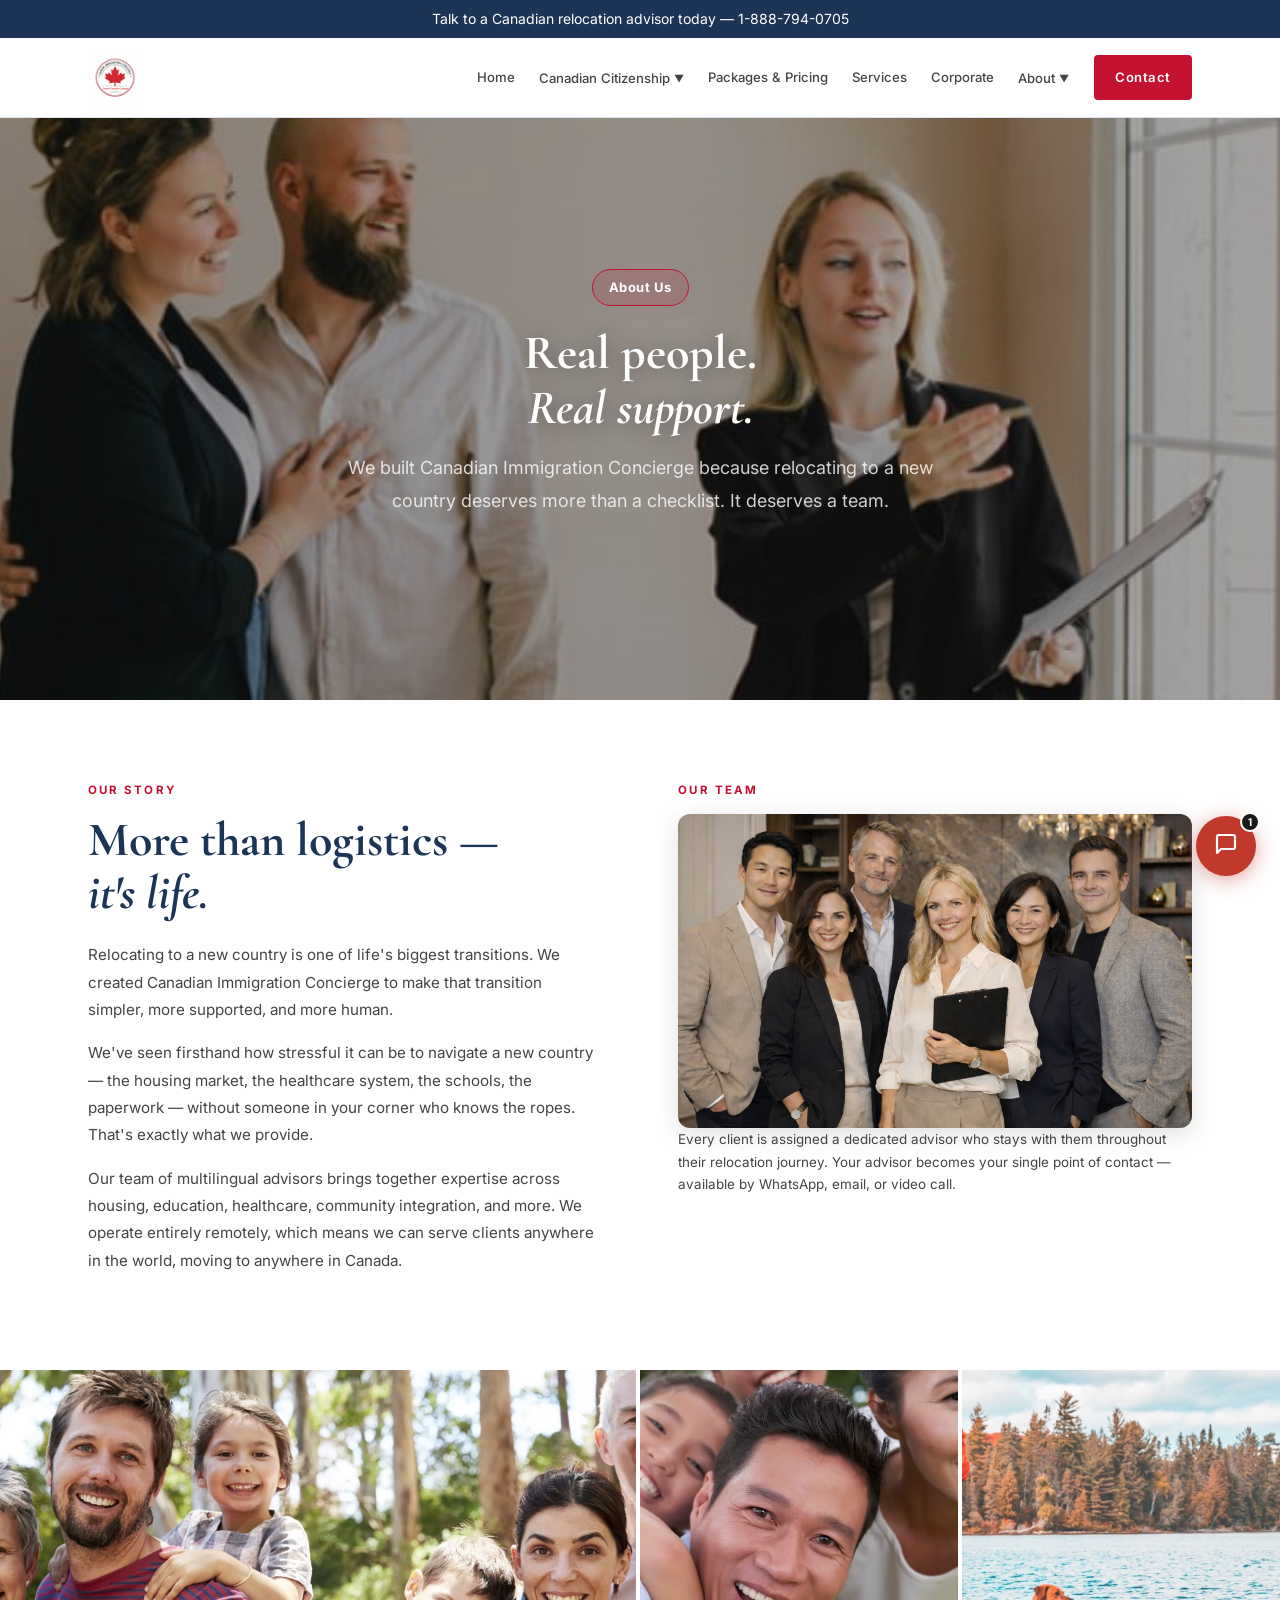
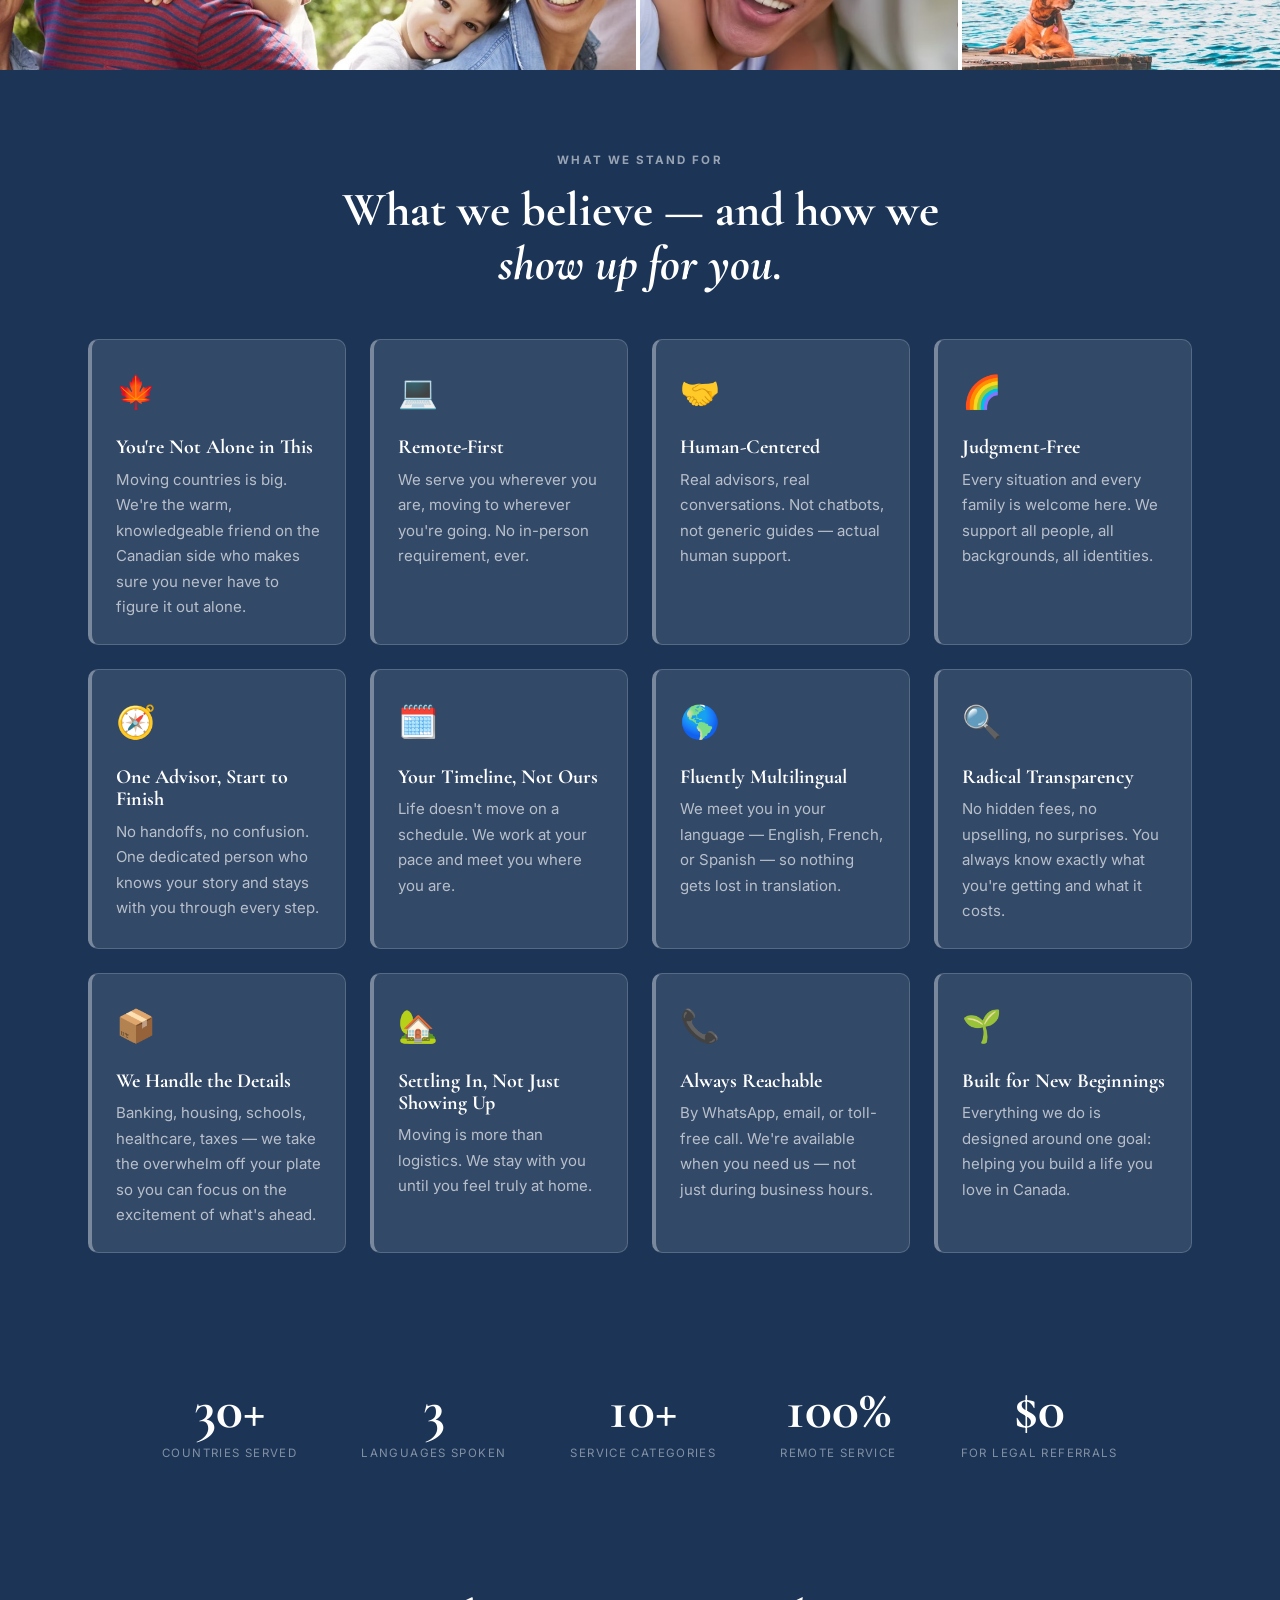
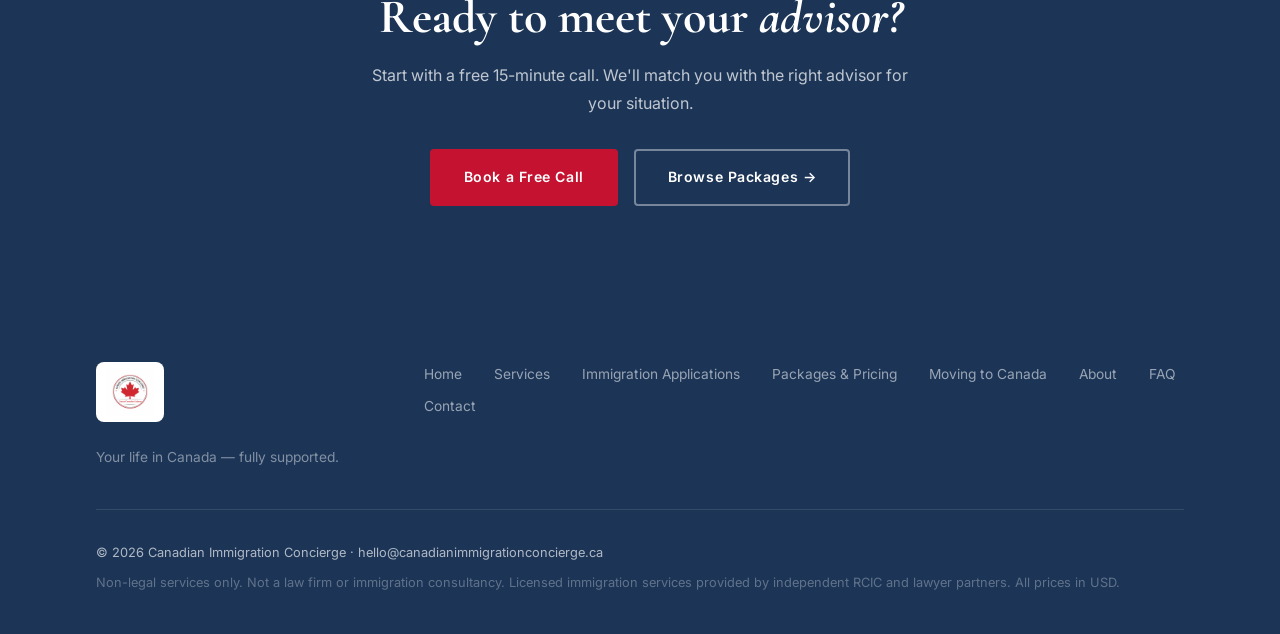
==== commit 7b44bcb2: "Take citizenship-by-descent page offline Renamed citizenship-by-descent.html → .bak to preserve cont" ====
--- a/about.html
+++ b/about.html
@@ -50,7 +50,6 @@
       <div class="nav-dropdown">
         <button class="nav-link nav-dropdown-toggle" aria-expanded="false">Canadian Citizenship <span class="nav-chevron">&#9660;</span></button>
         <div class="nav-dropdown-menu">
-          <a href="citizenship-by-descent.html" class="nav-dropdown-item">Canadian Citizenship</a>
           <a href="immigration.html" class="nav-dropdown-item">Immigration Pathways</a>
         </div>
       </div>
@@ -216,7 +215,6 @@
         <a href="index.html">Home</a>
         <a href="services.html">Services</a>
         <a href="immigration.html">Immigration Applications</a>
-        <a href="citizenship-by-descent.html">Canadian Citizenship</a>
         <a href="packages.html">Packages &amp; Pricing</a>
         <a href="moving-to-canada.html">Moving to Canada</a>
         <a href="about.html">About</a>
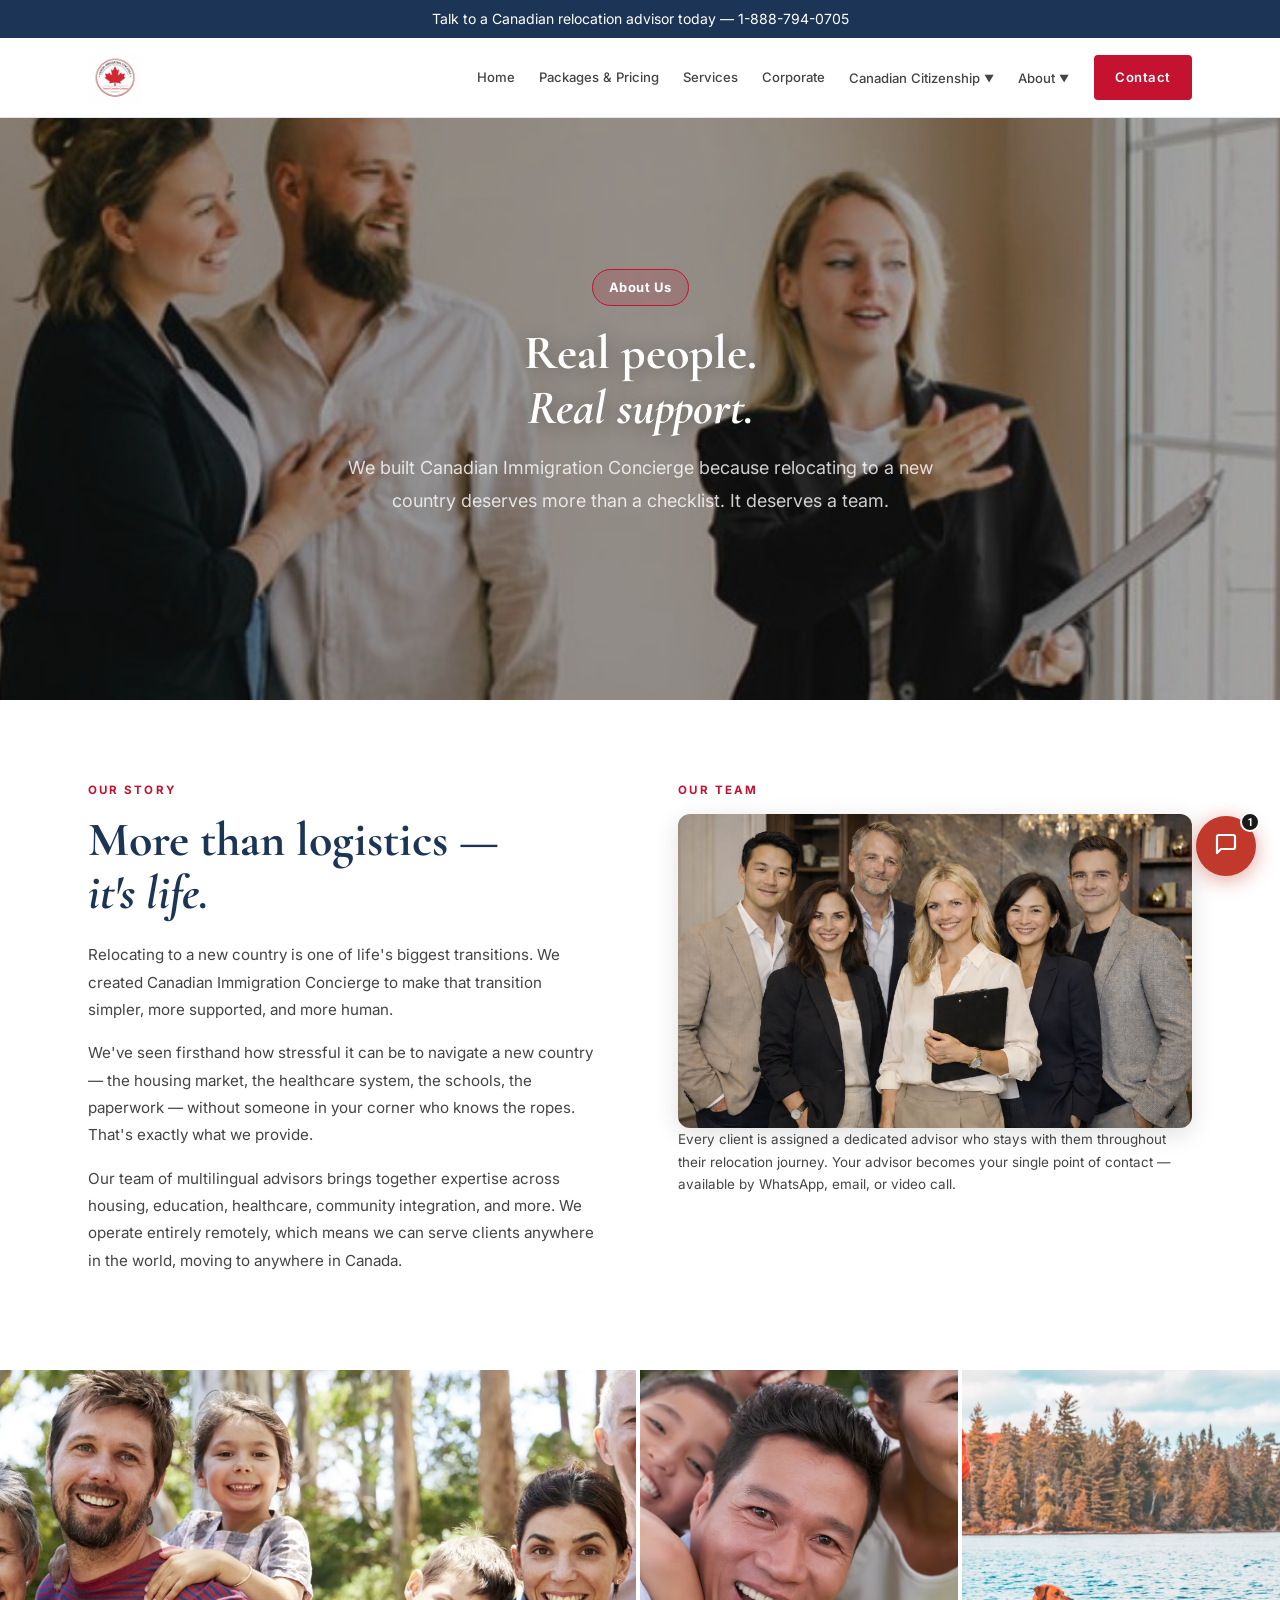
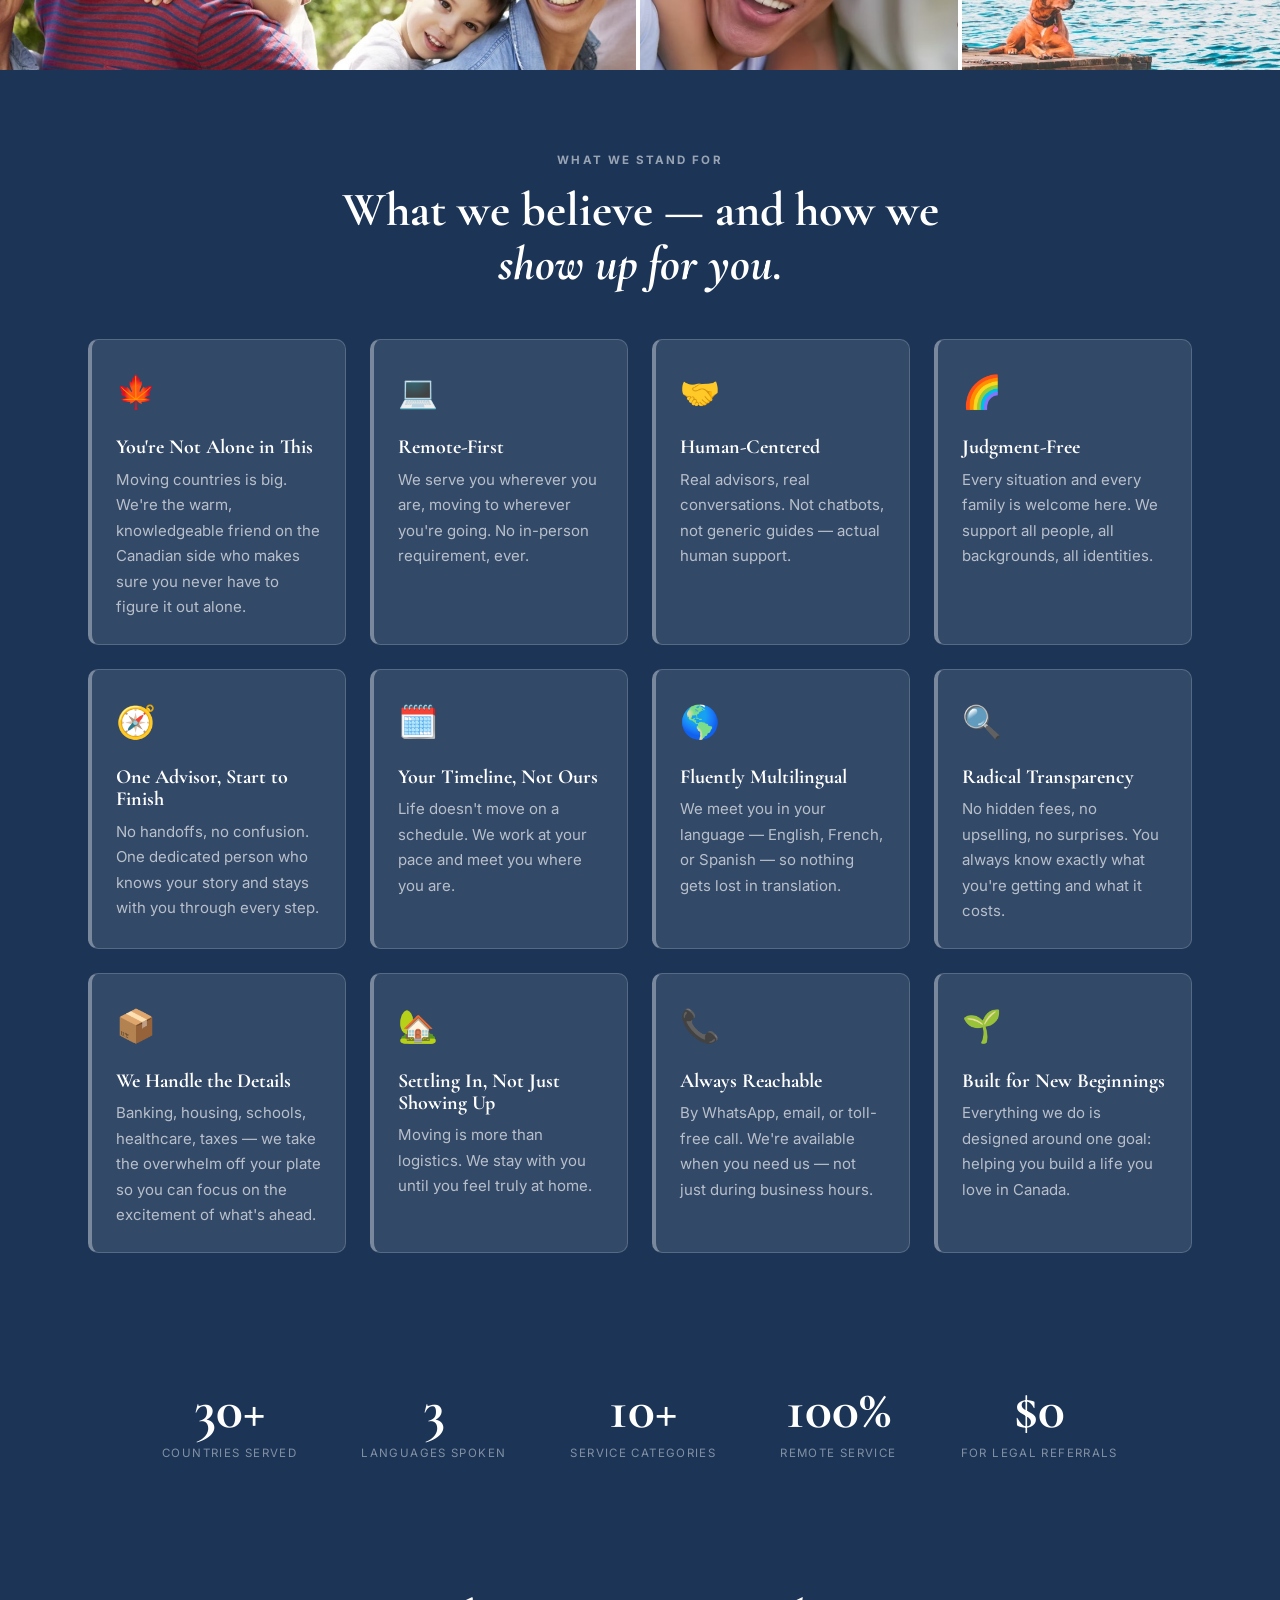
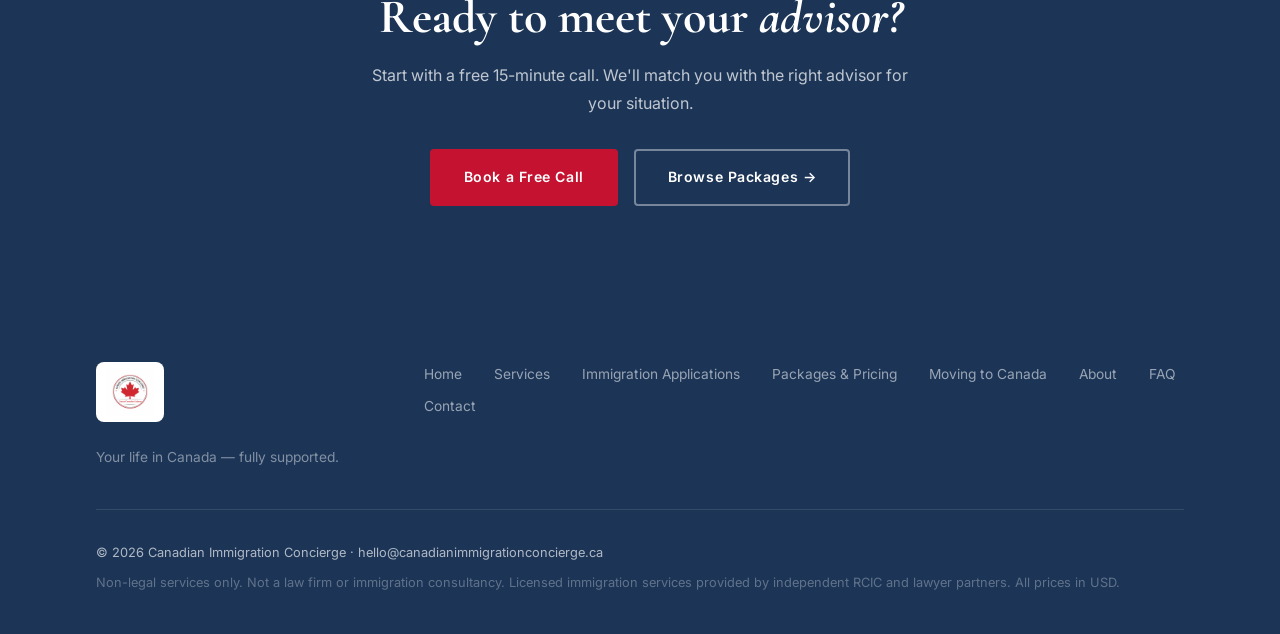
==== commit dbf9394e: "Move Canadian Citizenship nav item to after Corporate across all pages Co-Authored-By: Claude Sonnet" ====
--- a/about.html
+++ b/about.html
@@ -47,15 +47,15 @@
     <button class="nav-toggle" id="navToggle" aria-label="Toggle menu"><span></span><span></span><span></span></button>
     <div class="nav-menu" id="navMenu">
       <a href="index.html" class="nav-link">Home</a>
+      <a href="packages.html" class="nav-link">Packages &amp; Pricing</a>
+      <a href="services.html" class="nav-link">Services</a>
+      <a href="corporate.html" class="nav-link">Corporate</a>
       <div class="nav-dropdown">
         <button class="nav-link nav-dropdown-toggle" aria-expanded="false">Canadian Citizenship <span class="nav-chevron">&#9660;</span></button>
         <div class="nav-dropdown-menu">
           <a href="immigration.html" class="nav-dropdown-item">Immigration Pathways</a>
         </div>
       </div>
-      <a href="packages.html" class="nav-link">Packages &amp; Pricing</a>
-      <a href="services.html" class="nav-link">Services</a>
-      <a href="corporate.html" class="nav-link">Corporate</a>
       <div class="nav-dropdown">
         <button class="nav-link nav-dropdown-toggle" aria-expanded="false">About <span class="nav-chevron">&#9660;</span></button>
         <div class="nav-dropdown-menu">
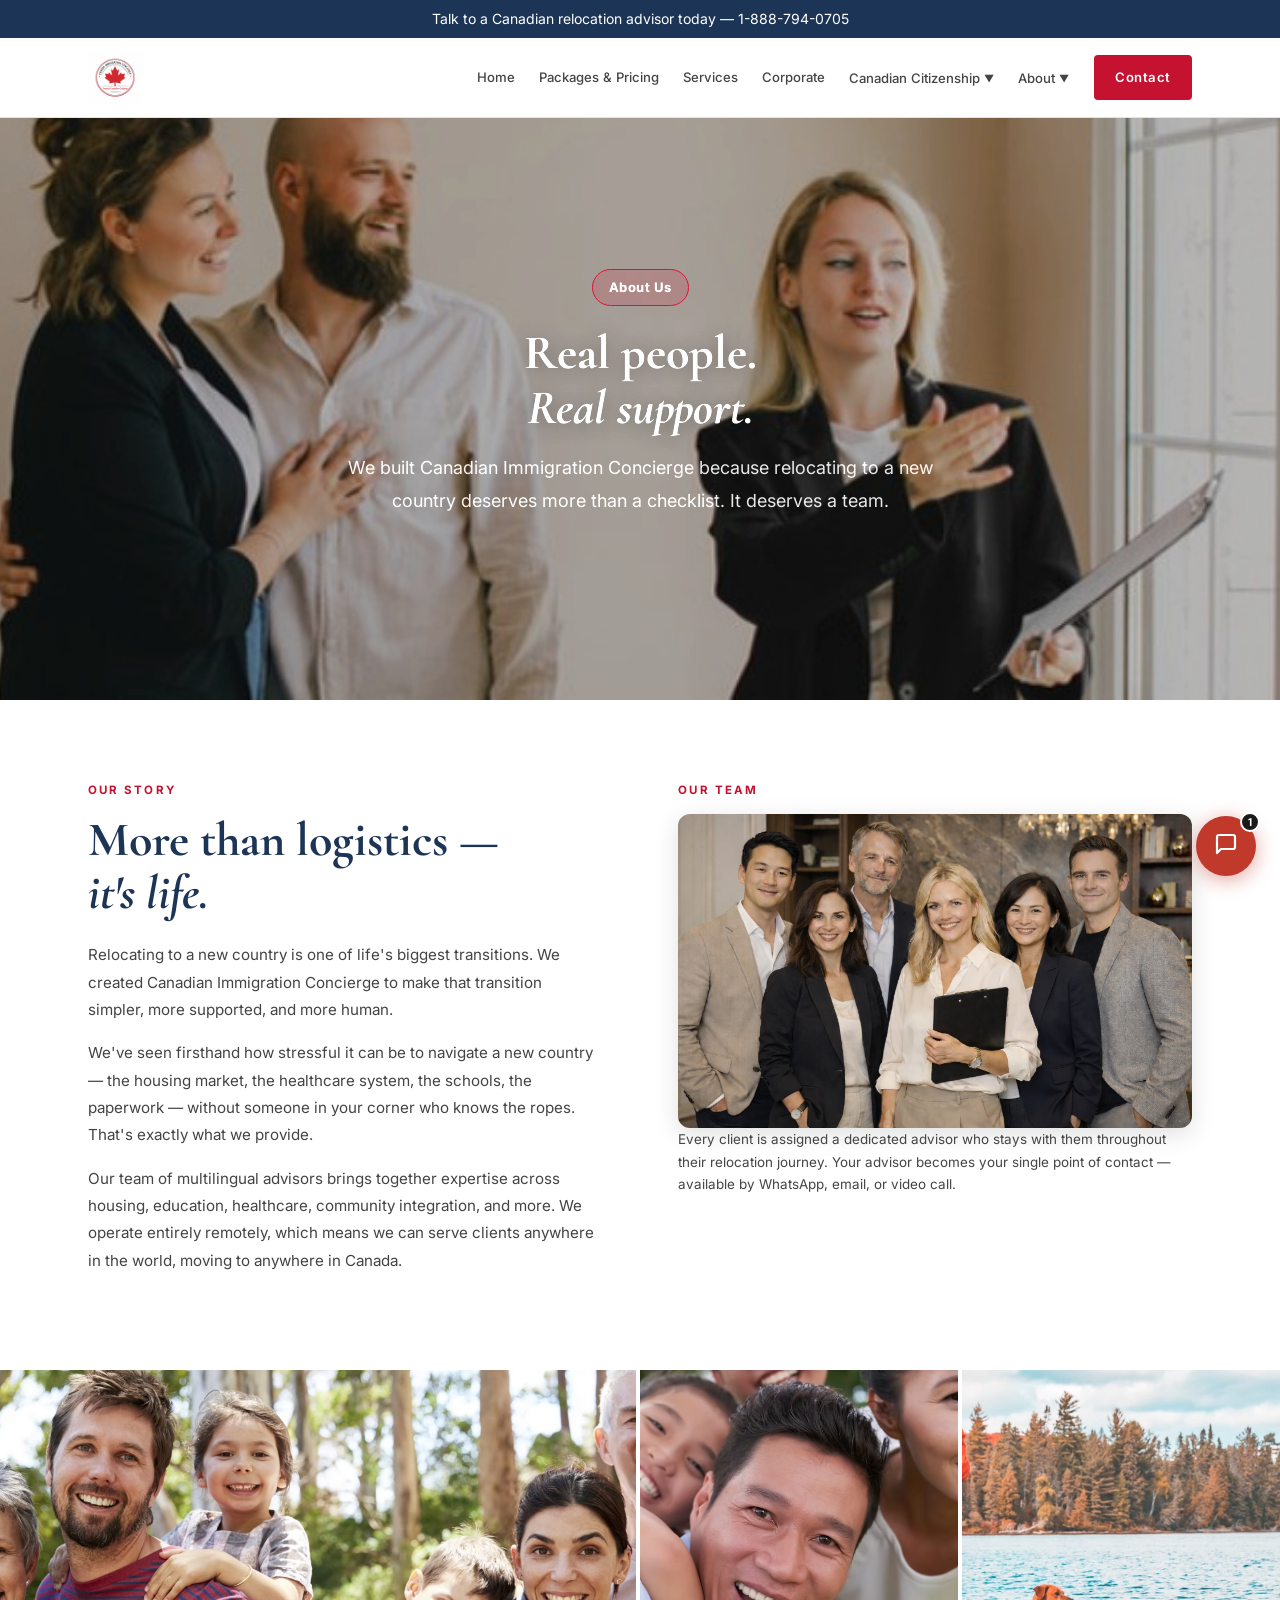
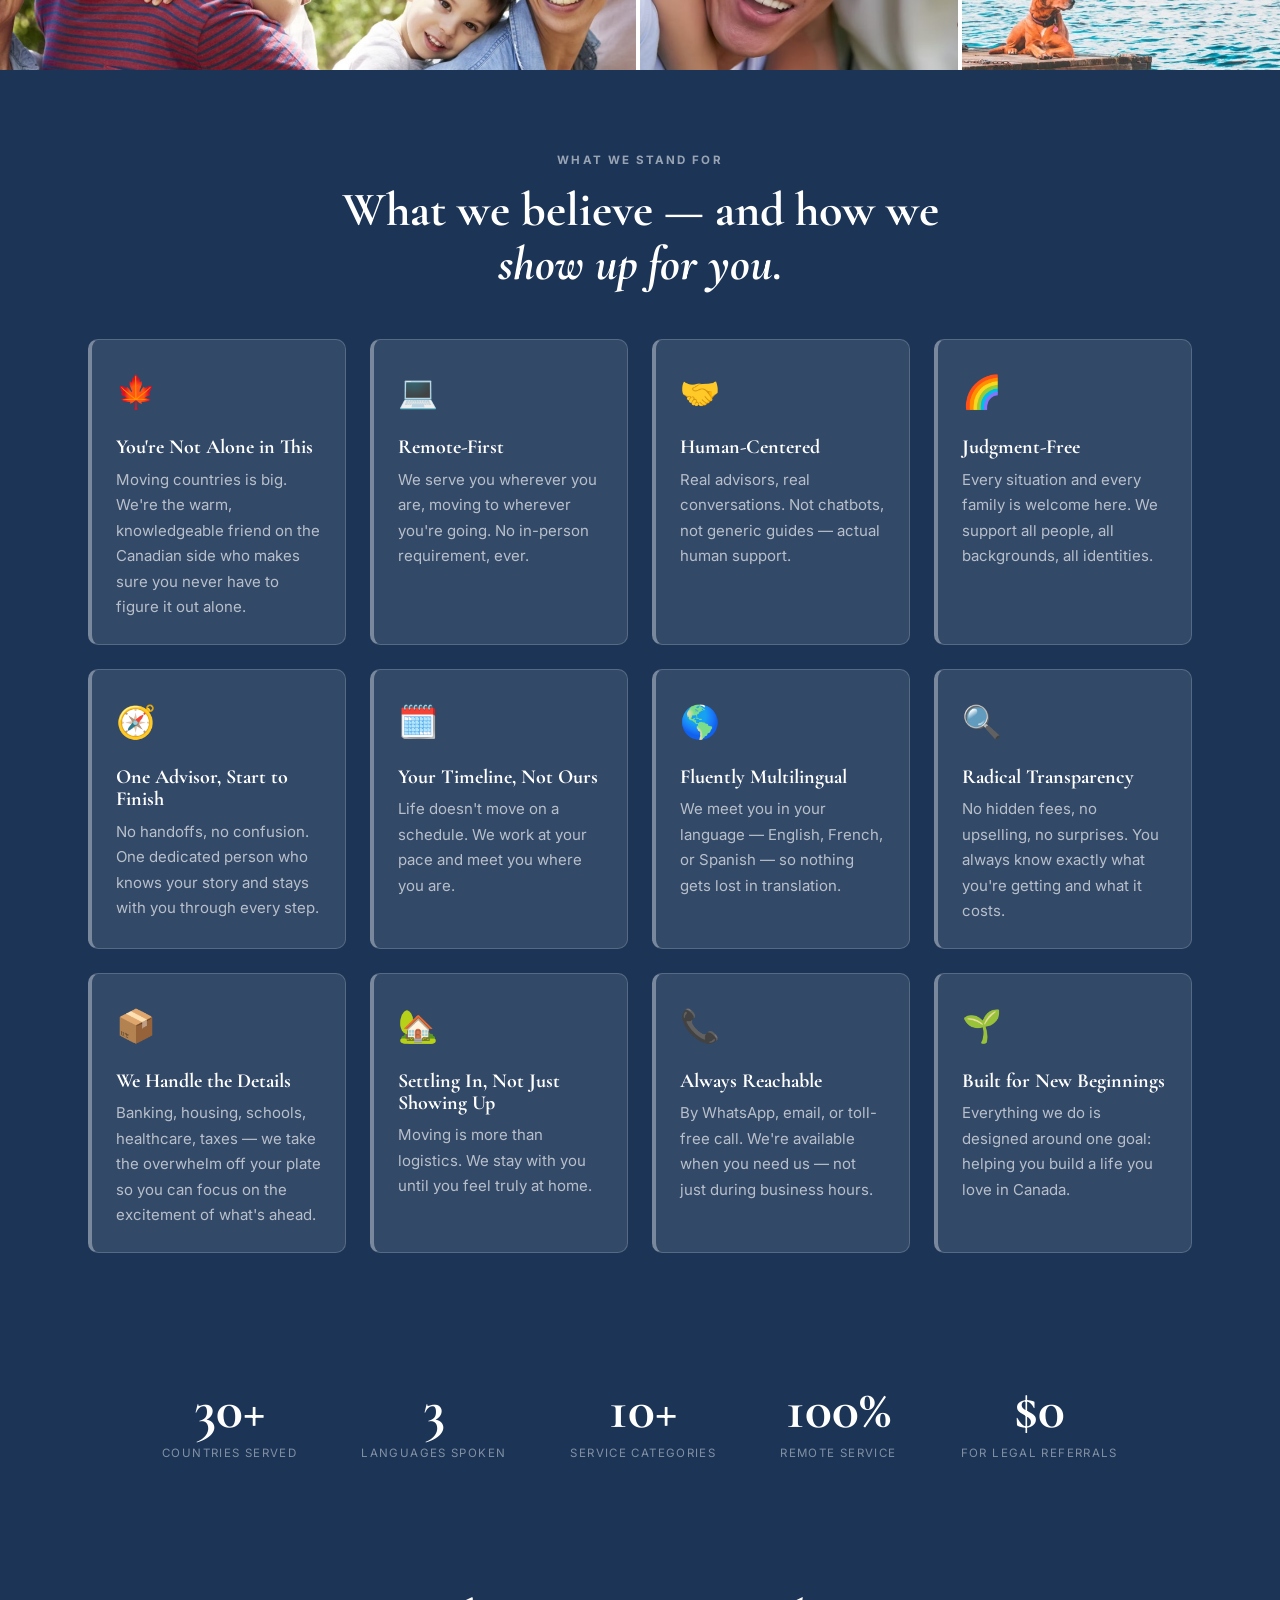
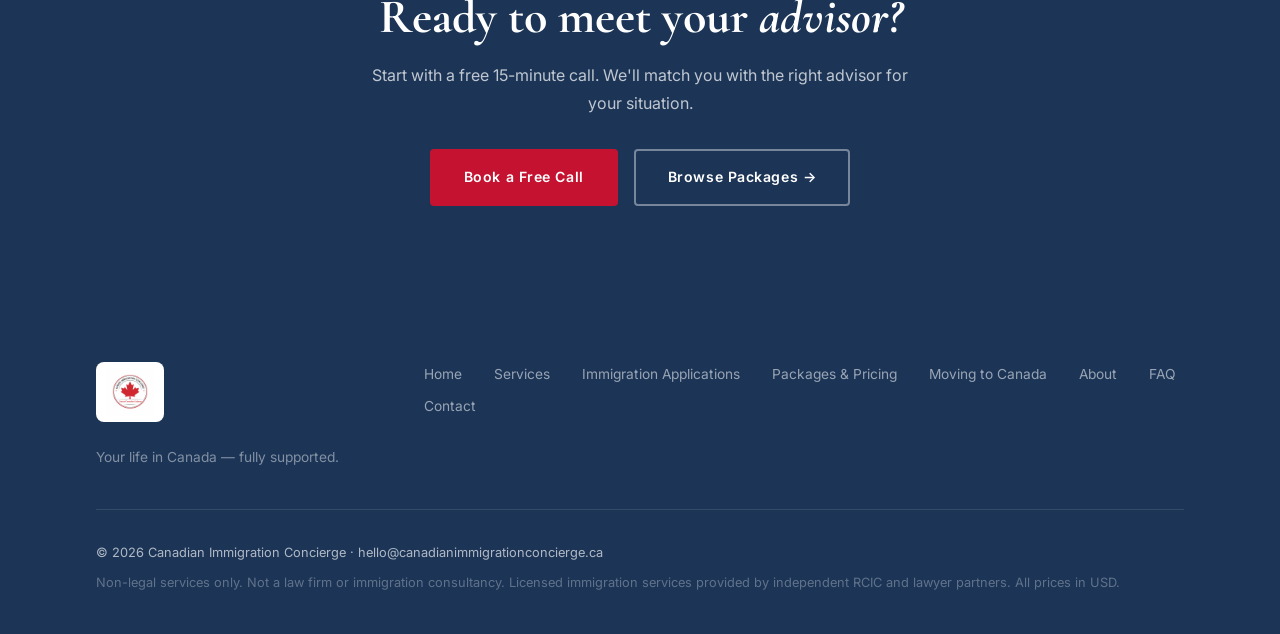
==== commit 93b1b1ed: "Restore citizenship-by-descent page; add IRCC suspension FAQ entry - Recreates citizenship-by-descen" ====
--- a/about.html
+++ b/about.html
@@ -53,6 +53,7 @@
       <div class="nav-dropdown">
         <button class="nav-link nav-dropdown-toggle" aria-expanded="false">Canadian Citizenship <span class="nav-chevron">&#9660;</span></button>
         <div class="nav-dropdown-menu">
+          <a href="citizenship-by-descent.html" class="nav-dropdown-item">Canadian Citizenship</a>
           <a href="immigration.html" class="nav-dropdown-item">Immigration Pathways</a>
         </div>
       </div>
--- a/css/styles.css
+++ b/css/styles.css
@@ -317,6 +317,7 @@
   background-size: cover;
   background-position: center;
   background-color: var(--charcoal);
+  filter: brightness(1.12) saturate(1.05);
 }
 .hero { min-height: 520px; }
 .page-hero { min-height: 520px; background-position: center 35%; }
@@ -341,6 +342,7 @@
 }
 .collage-grid div {
   background-size: cover;
+  filter: brightness(1.12) saturate(1.05);
 }
 .collage-overlay {
   position: absolute;
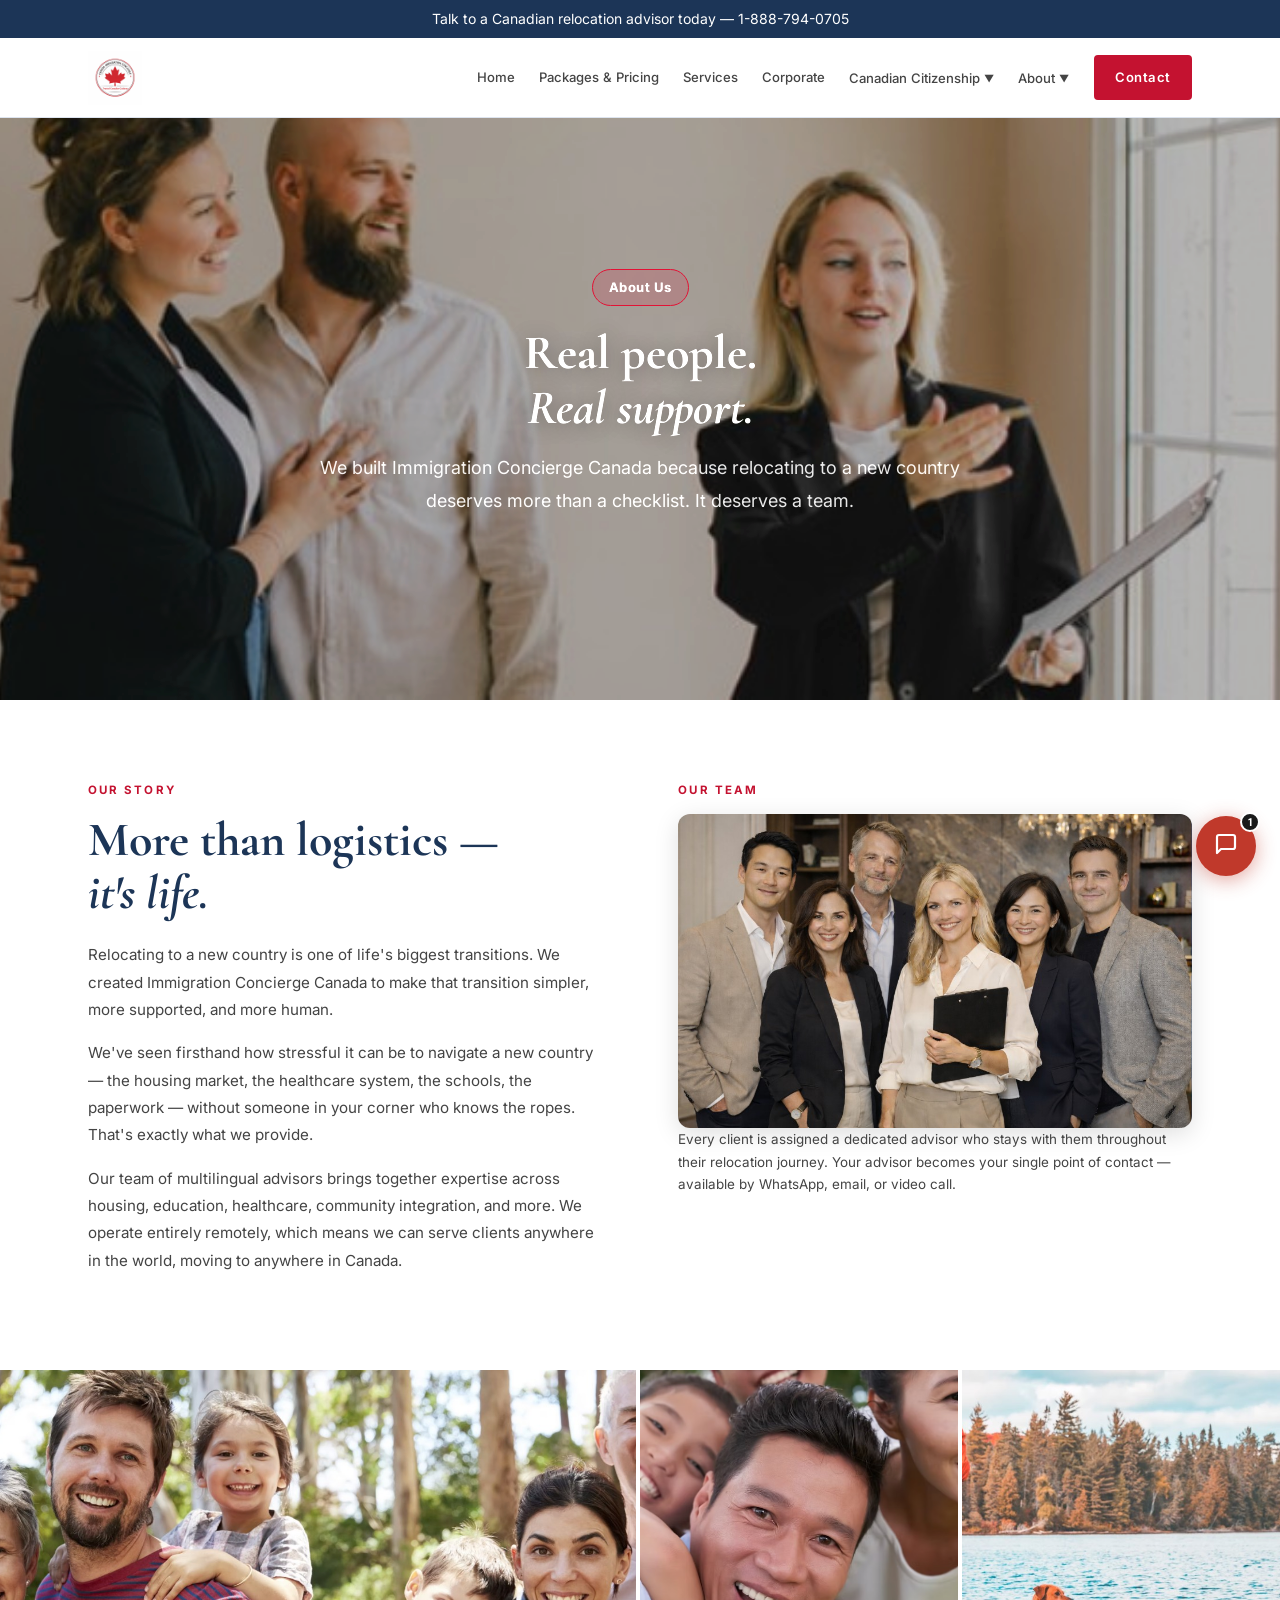
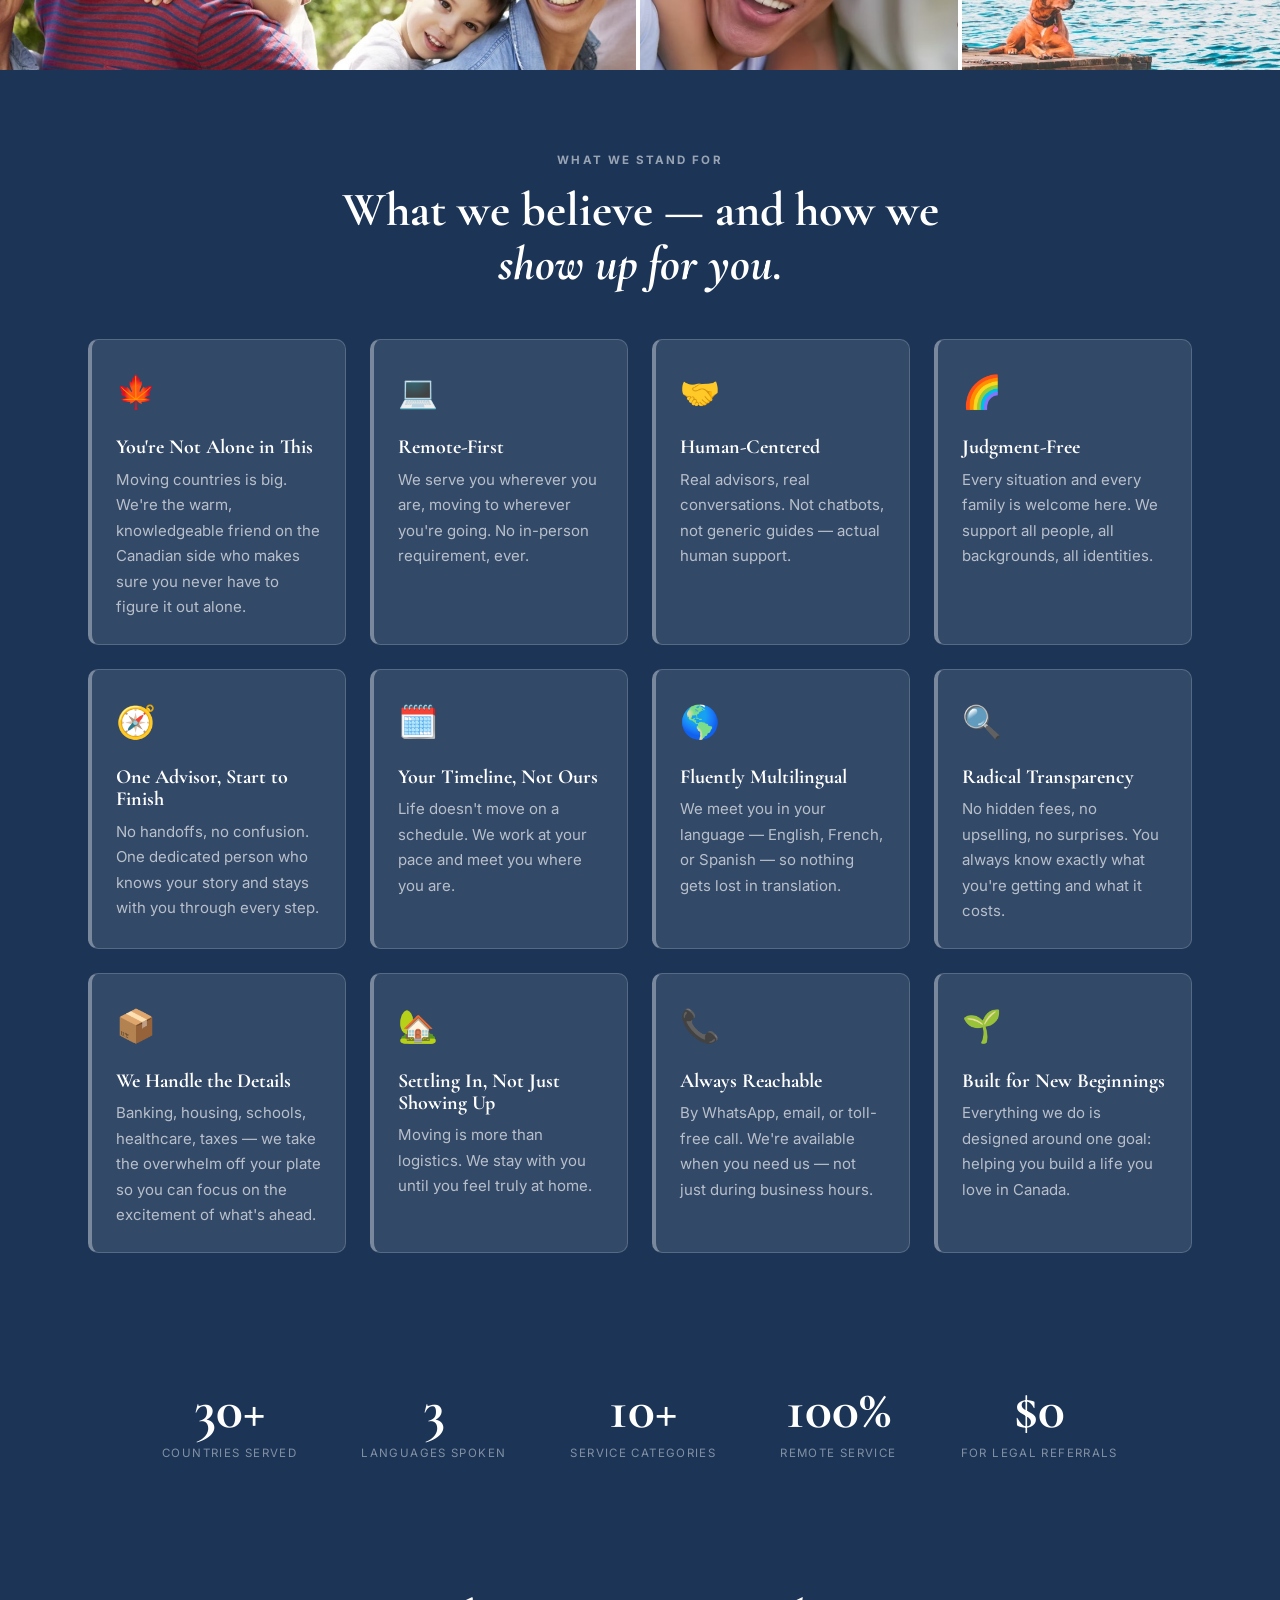
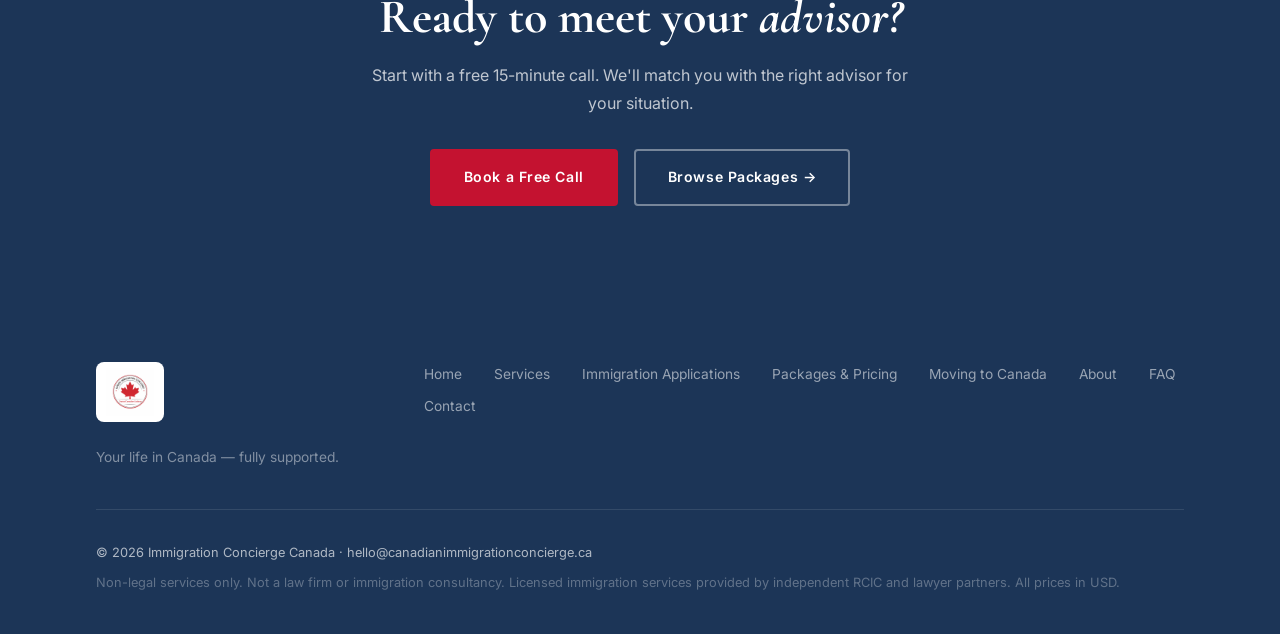
==== commit e9ed3436: "Rename business to Immigration Concierge Canada; update homepage hero Replace "Canadian Immigration " ====
--- a/about.html
+++ b/about.html
@@ -3,8 +3,8 @@
 <head>
   <meta charset="UTF-8">
   <meta name="viewport" content="width=device-width, initial-scale=1.0">
-  <title>About Us — Canadian Immigration Concierge</title>
-  <meta name="description" content="We built Canadian Immigration Concierge because relocating to a new country deserves more than a checklist. Learn about our team, values, and approach.">
+  <title>About Us — Immigration Concierge Canada</title>
+  <meta name="description" content="We built Immigration Concierge Canada because relocating to a new country deserves more than a checklist. Learn about our team, values, and approach.">
   <link rel="preconnect" href="https://fonts.googleapis.com">
   <link rel="preconnect" href="https://fonts.gstatic.com" crossorigin>
   <link href="https://fonts.googleapis.com/css2?family=Cormorant+Garamond:ital,wght@0,400;0,600;0,700;1,400;1,600&family=DM+Sans:wght@400;500;600;700&family=Inter:wght@400;500;600;700;800&display=swap" rel="stylesheet">
@@ -43,7 +43,7 @@
 <!-- NAV -->
 <nav class="nav" id="nav">
   <div class="nav-inner">
-    <a href="index.html" class="nav-logo"><img src="images/logo.png" alt="Canada Immigration Concierge"></a>
+    <a href="index.html" class="nav-logo"><img src="images/logo.png" alt="Immigration Concierge Canada"></a>
     <button class="nav-toggle" id="navToggle" aria-label="Toggle menu"><span></span><span></span><span></span></button>
     <div class="nav-menu" id="navMenu">
       <a href="index.html" class="nav-link">Home</a>
@@ -76,7 +76,7 @@
   <div class="page-hero-inner">
     <div class="eyebrow">About Us</div>
     <h1>Real people.<br><em>Real support.</em></h1>
-    <p>We built Canadian Immigration Concierge because relocating to a new country deserves more than a checklist. It deserves a team.</p>
+    <p>We built Immigration Concierge Canada because relocating to a new country deserves more than a checklist. It deserves a team.</p>
   </div>
 </section>
 
@@ -88,14 +88,14 @@
       <div class="col-left fade-in">
         <div class="eyebrow">Our Story</div>
         <h2>More than logistics —<br><em>it's life.</em></h2>
-        <p>Relocating to a new country is one of life's biggest transitions. We created Canadian Immigration Concierge to make that transition simpler, more supported, and more human.</p>
+        <p>Relocating to a new country is one of life's biggest transitions. We created Immigration Concierge Canada to make that transition simpler, more supported, and more human.</p>
         <p>We've seen firsthand how stressful it can be to navigate a new country — the housing market, the healthcare system, the schools, the paperwork — without someone in your corner who knows the ropes. That's exactly what we provide.</p>
         <p>Our team of multilingual advisors brings together expertise across housing, education, healthcare, community integration, and more. We operate entirely remotely, which means we can serve clients anywhere in the world, moving to anywhere in Canada.</p>
       </div>
 
       <div class="col-right fade-in">
         <div class="eyebrow">Our Team</div>
-        <img src="images/team-photo.jpg" alt="The Canadian Immigration Concierge team" style="width:100%;border-radius:12px;box-shadow:0 6px 24px rgba(0,0,0,0.13);display:block;">
+        <img src="images/team-photo.jpg" alt="The Immigration Concierge Canada team" style="width:100%;border-radius:12px;box-shadow:0 6px 24px rgba(0,0,0,0.13);display:block;">
         <p class="team-footnote">Every client is assigned a dedicated advisor who stays with them throughout their relocation journey. Your advisor becomes your single point of contact — available by WhatsApp, email, or video call.</p>
       </div>
 
@@ -209,7 +209,7 @@
   <div class="container">
     <div class="footer-top">
       <div class="footer-brand">
-        <div class="footer-logo-wrap"><img src="images/logo.png" alt="Canada Immigration Concierge" class="footer-logo"></div>
+        <div class="footer-logo-wrap"><img src="images/logo.png" alt="Immigration Concierge Canada" class="footer-logo"></div>
         <p>Your life in Canada — fully supported.</p>
       </div>
       <nav class="footer-nav">
@@ -224,7 +224,7 @@
       </nav>
     </div>
     <div class="footer-bottom">
-      <p>© 2026 Canadian Immigration Concierge · <a href="mailto:hello@canadianimmigrationconcierge.ca">hello@canadianimmigrationconcierge.ca</a></p>
+      <p>© 2026 Immigration Concierge Canada · <a href="mailto:hello@canadianimmigrationconcierge.ca">hello@canadianimmigrationconcierge.ca</a></p>
       <p class="footer-legal">Non-legal services only. Not a law firm or immigration consultancy. Licensed immigration services provided by independent RCIC and lawyer partners. All prices in USD.</p>
     </div>
   </div>
--- a/css/styles.css
+++ b/css/styles.css
@@ -376,6 +376,14 @@
   margin: 0 auto 1rem;
   line-height: 1.15;
   text-shadow: 0 2px 20px rgba(0,0,0,0.35);
+}
+.hero-subheading {
+  font-family: 'Cormorant Garamond', serif;
+  font-style: italic;
+  font-size: clamp(1.3rem, 2.5vw, 1.6rem);
+  color: rgba(255,255,255,0.9);
+  max-width: 640px;
+  margin: 0 auto 1.5rem;
 }
 .hero-sub, .page-hero p {
   font-size: 18px;
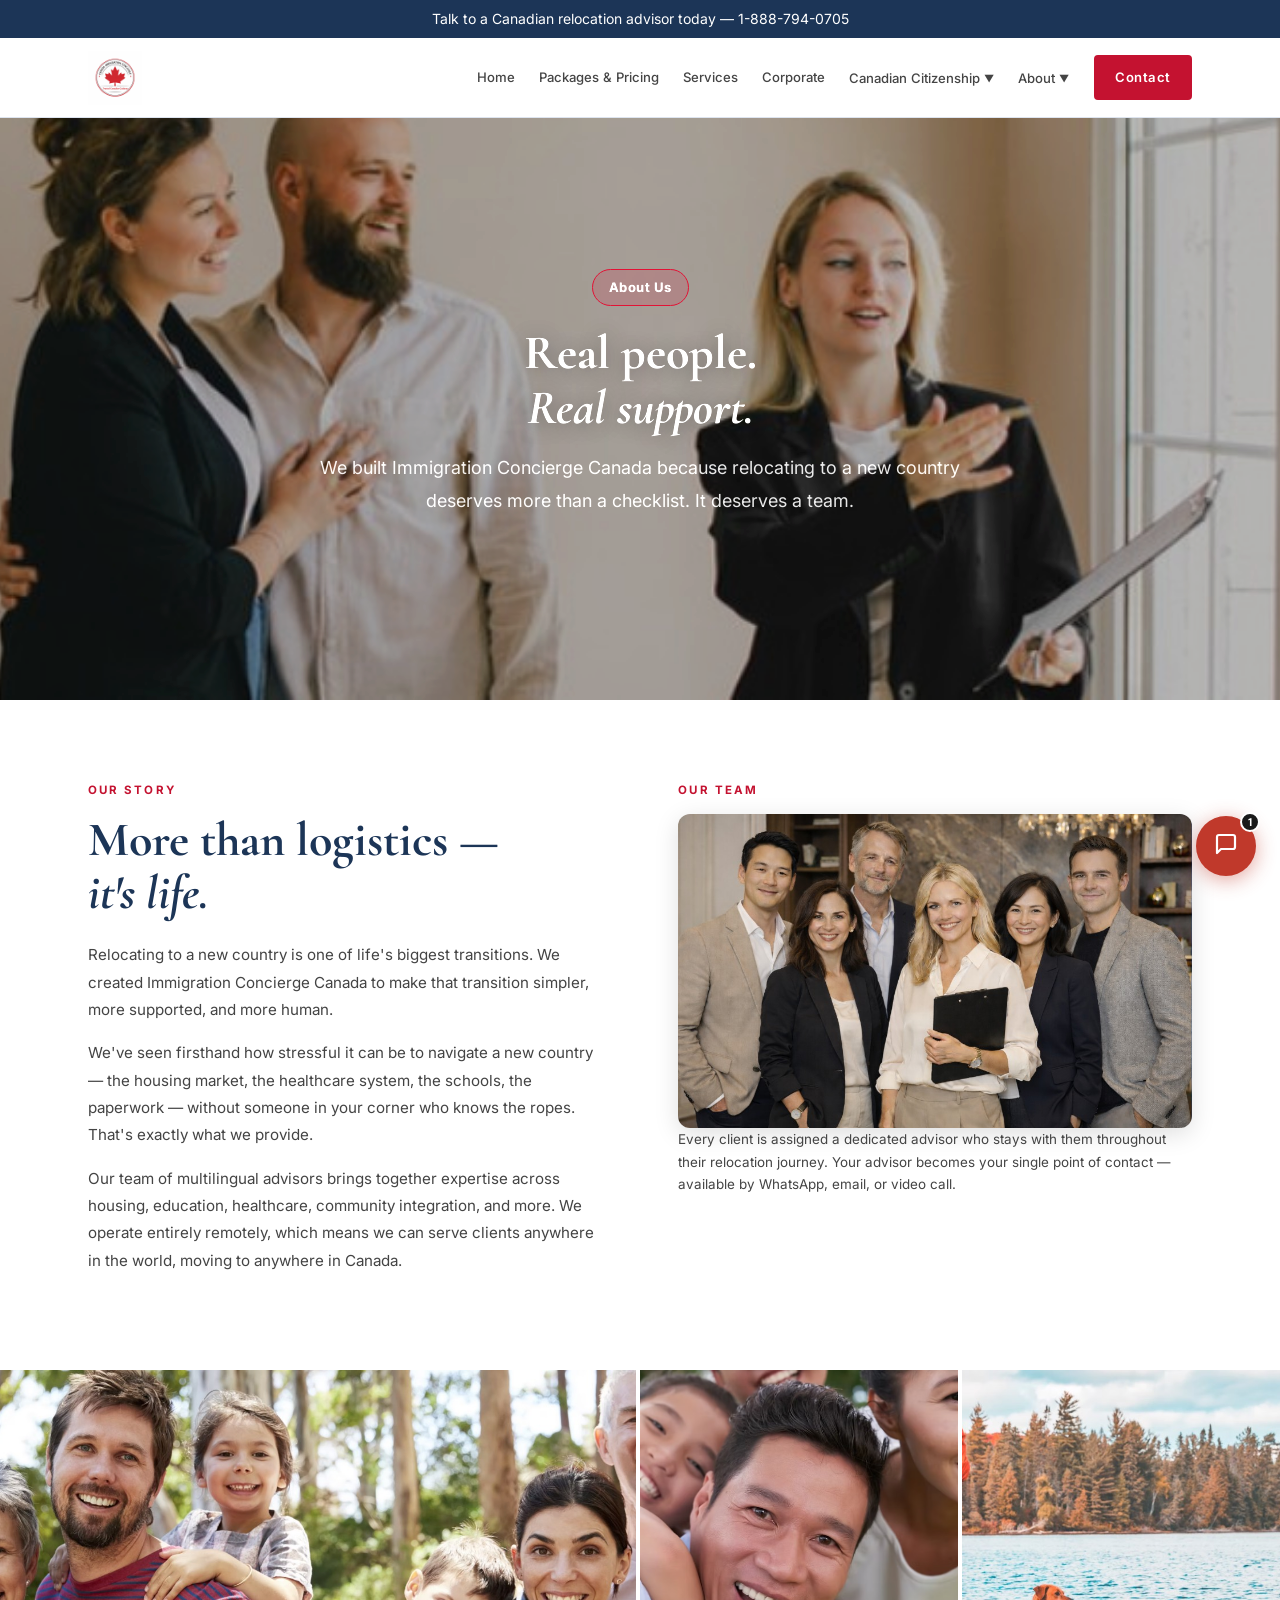
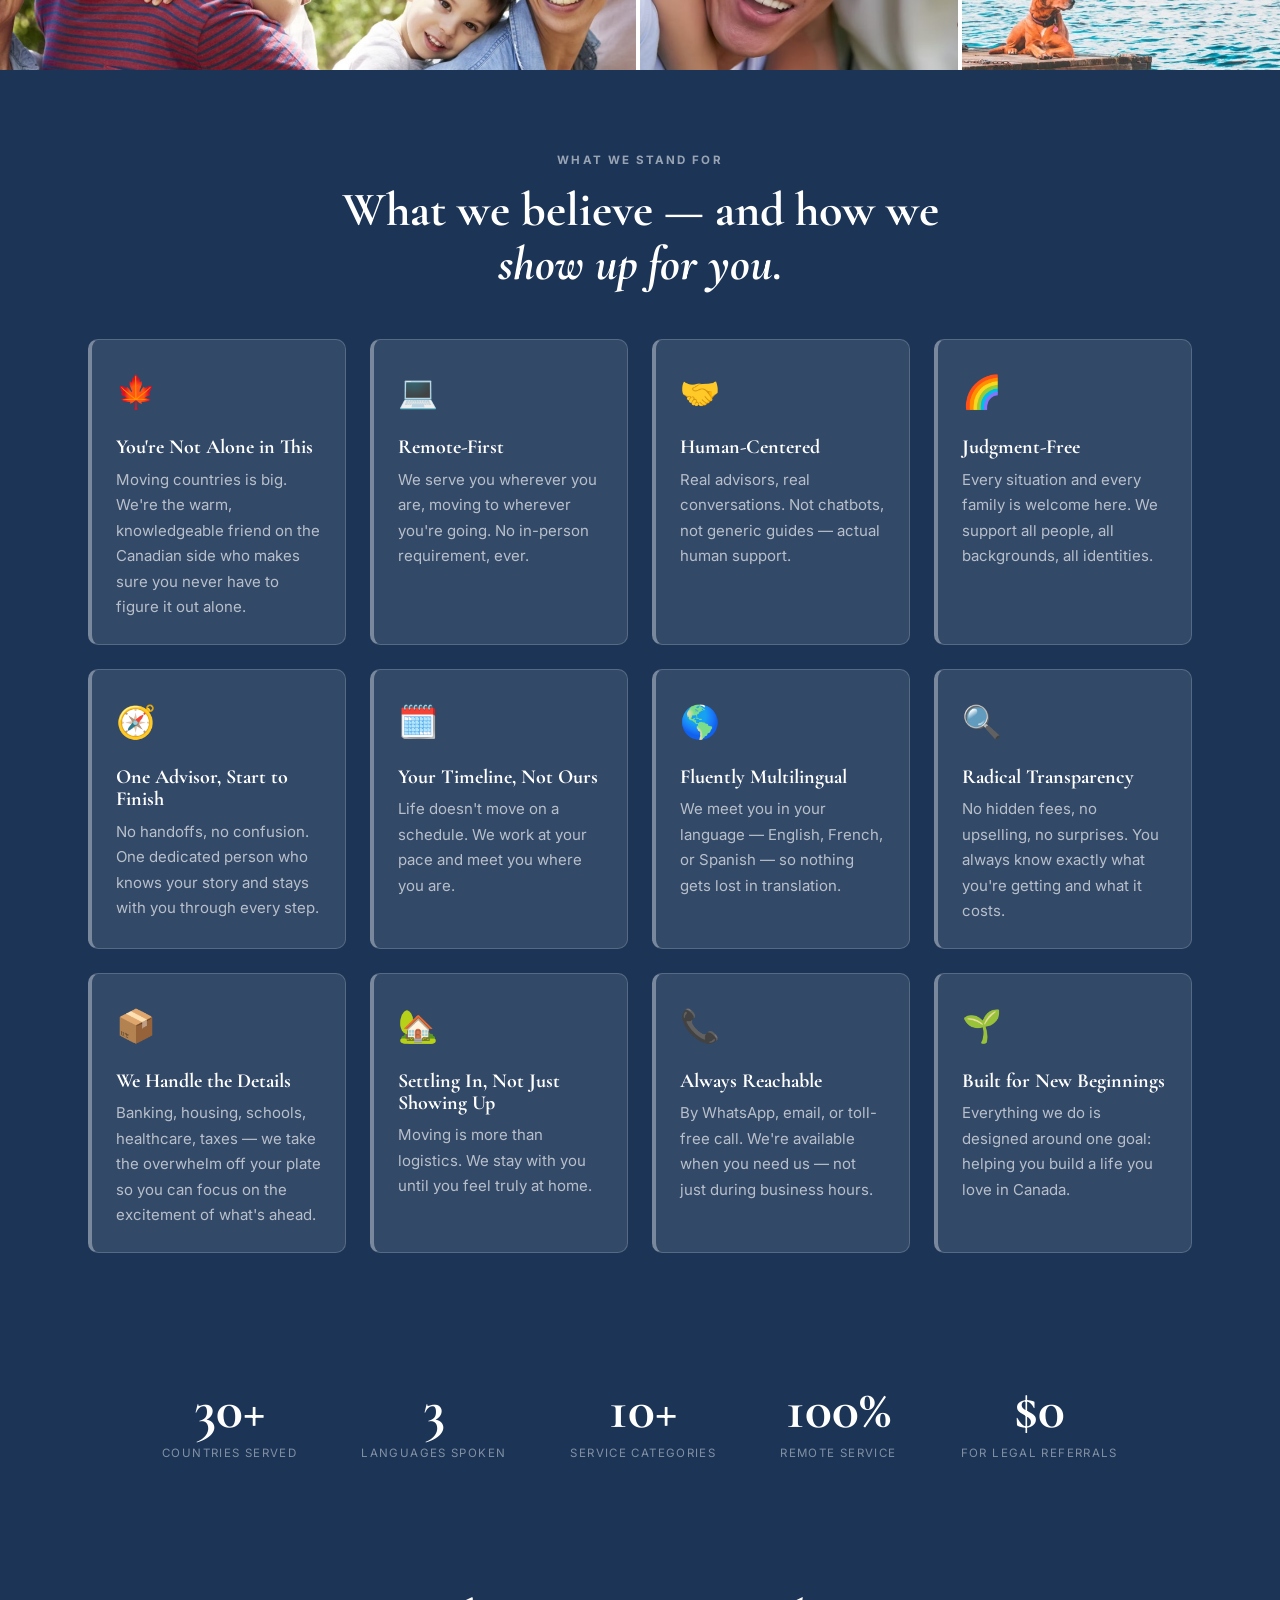
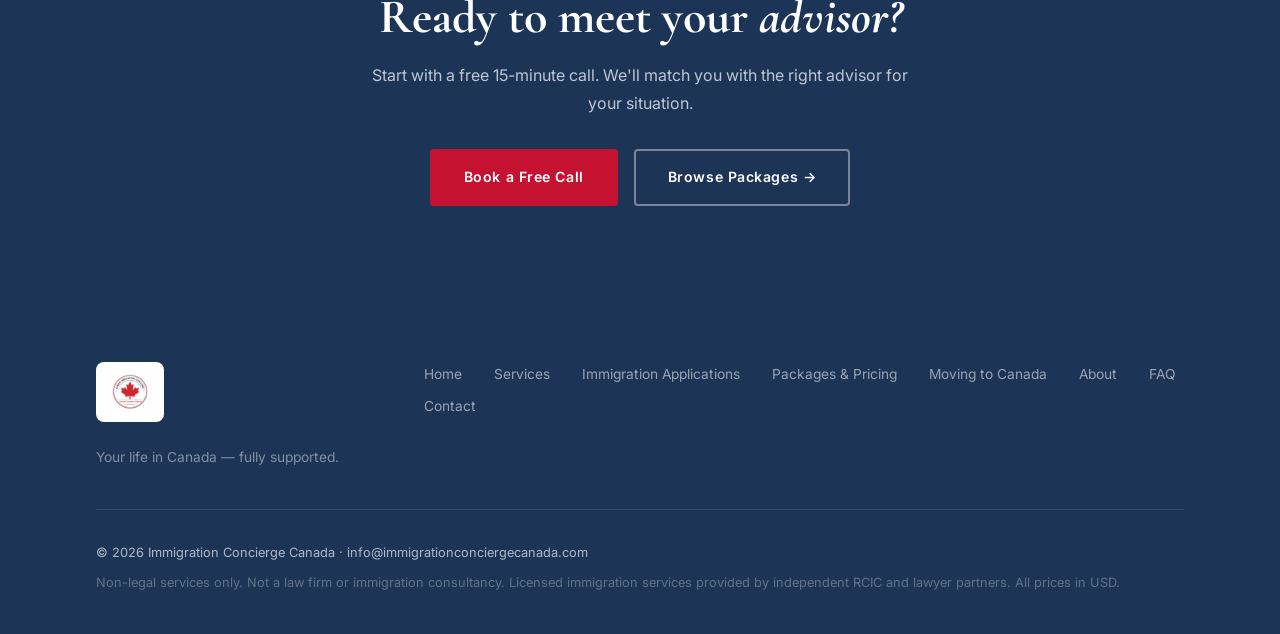
==== commit 60fab839: "Update contact email to info@immigrationconciergecanada.com Replace hello@canadianimmigrationconcier" ====
--- a/about.html
+++ b/about.html
@@ -224,7 +224,7 @@
       </nav>
     </div>
     <div class="footer-bottom">
-      <p>© 2026 Immigration Concierge Canada · <a href="mailto:hello@canadianimmigrationconcierge.ca">hello@canadianimmigrationconcierge.ca</a></p>
+      <p>© 2026 Immigration Concierge Canada · <a href="mailto:info@immigrationconciergecanada.com">info@immigrationconciergecanada.com</a></p>
       <p class="footer-legal">Non-legal services only. Not a law firm or immigration consultancy. Licensed immigration services provided by independent RCIC and lawyer partners. All prices in USD.</p>
     </div>
   </div>
